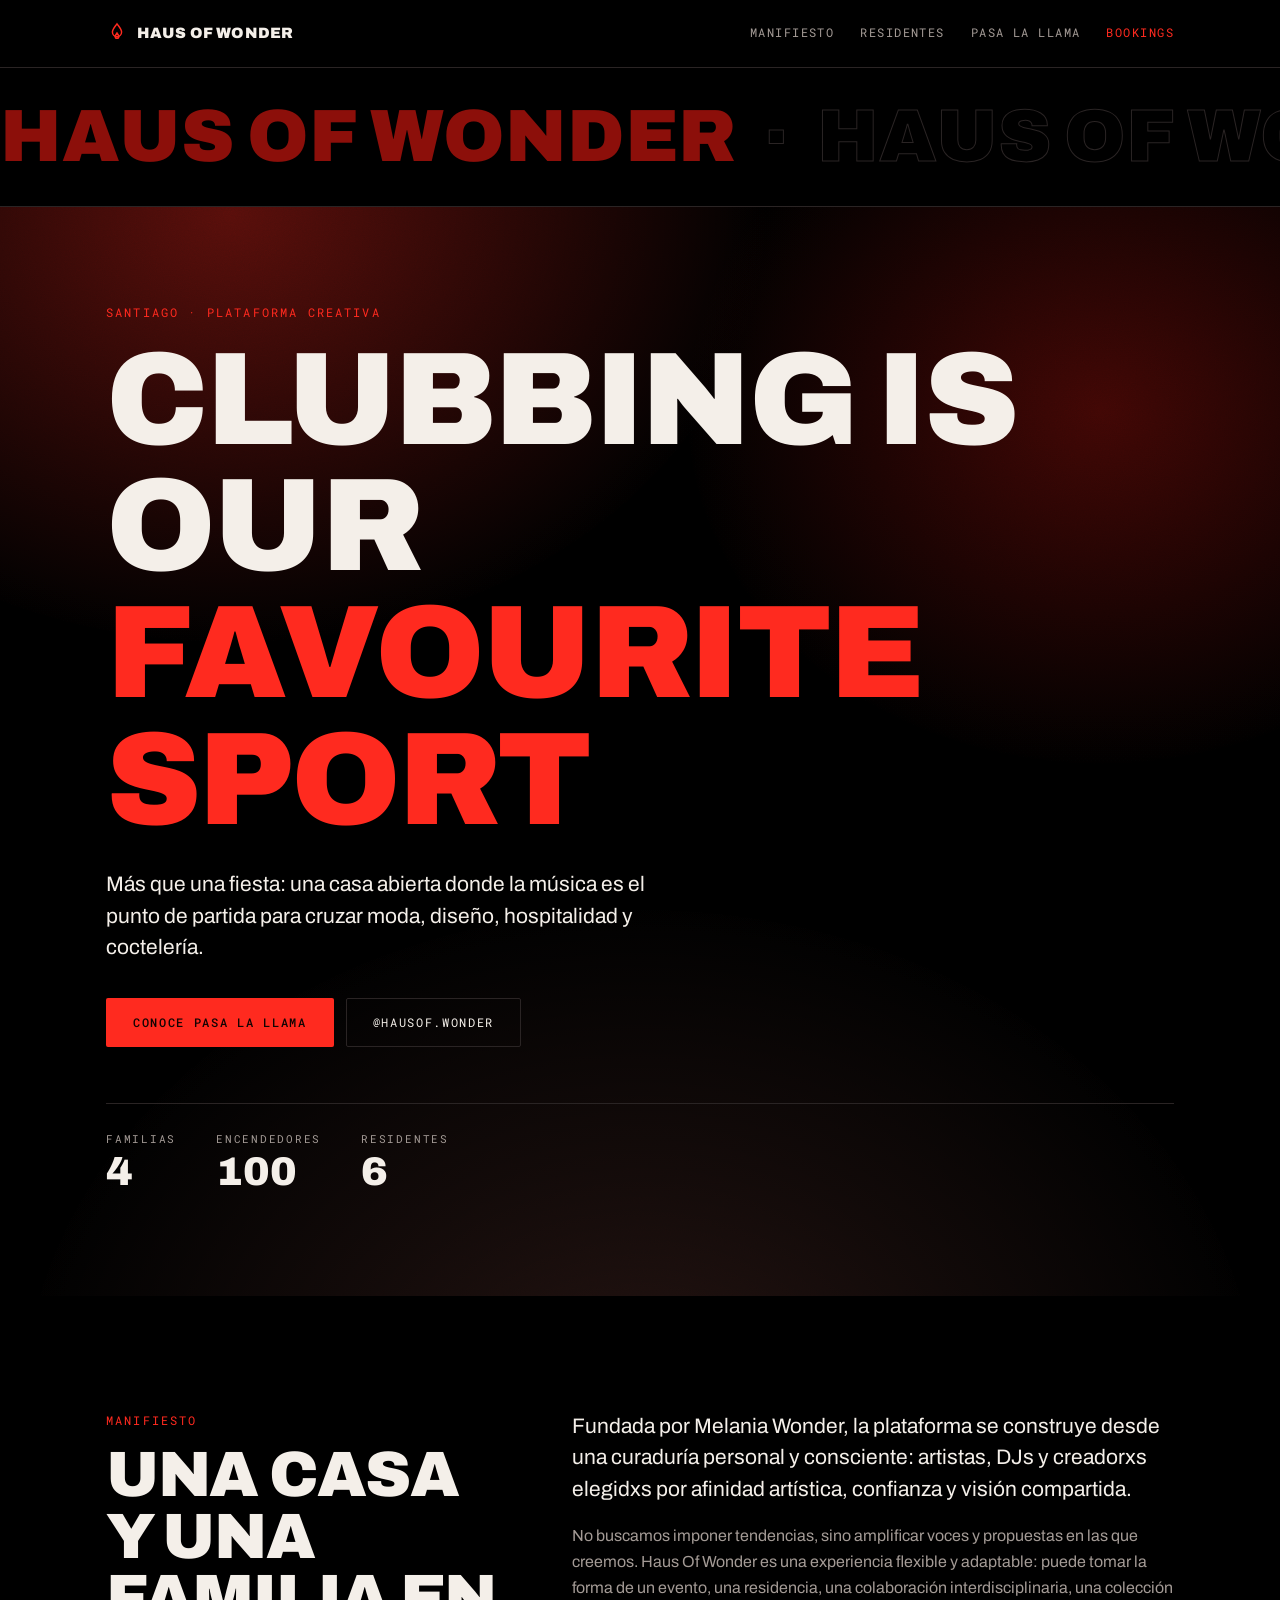
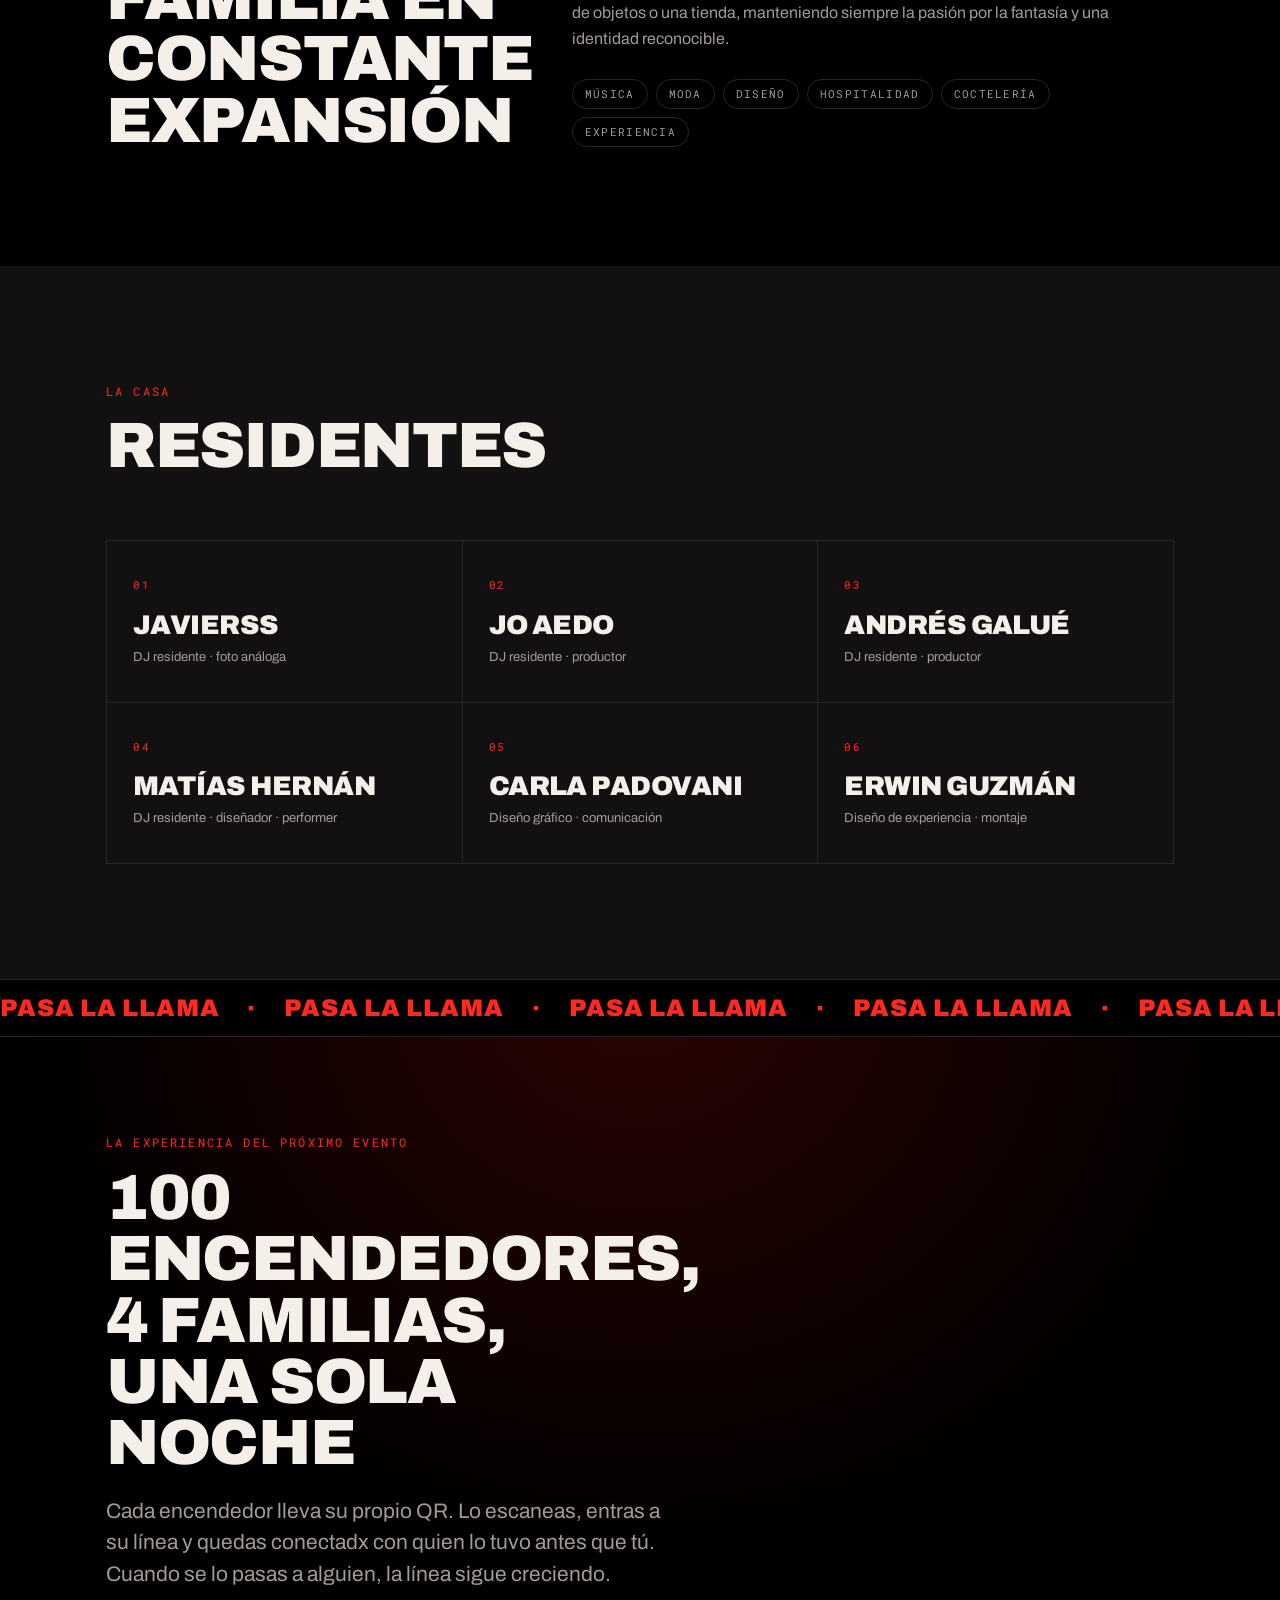
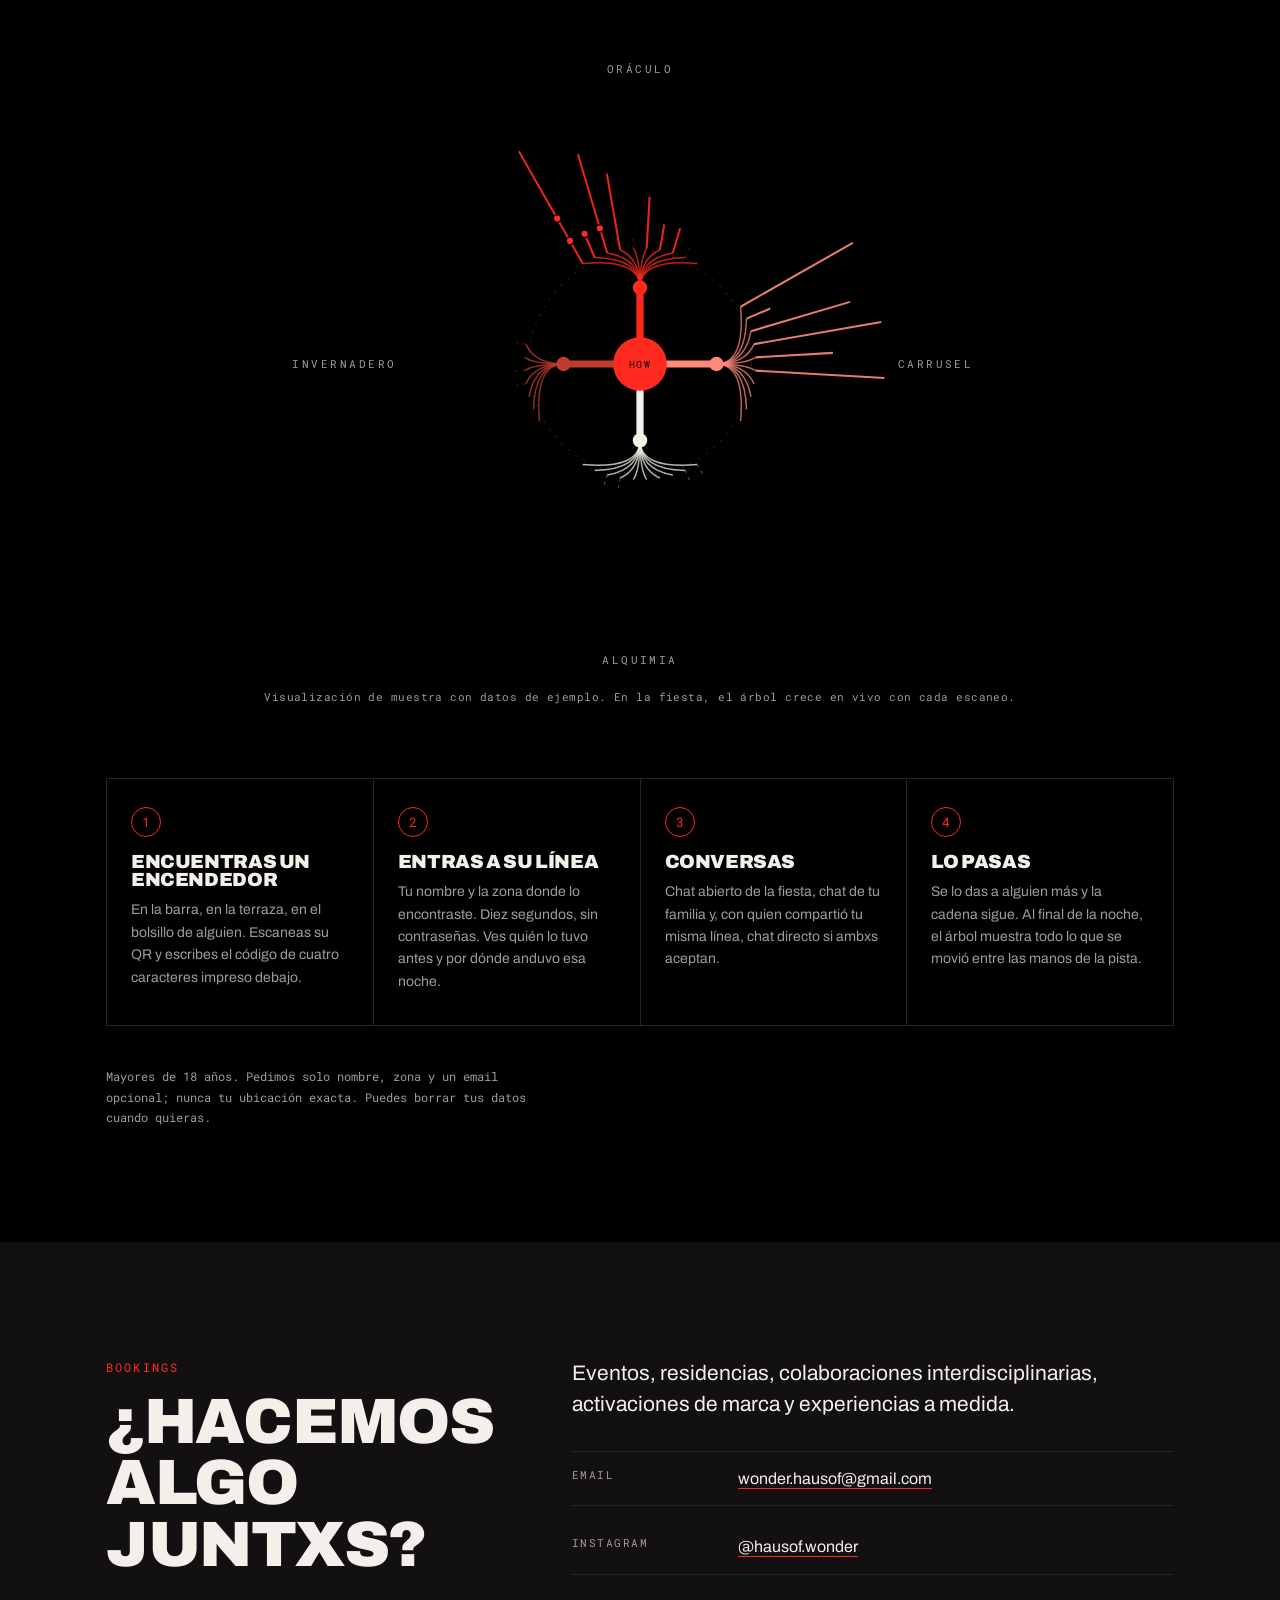
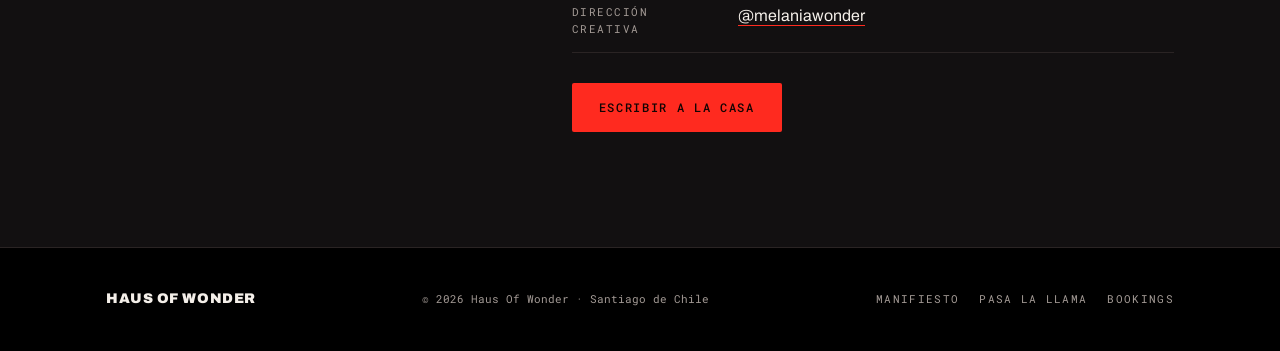
==== index.html @ d7313426 "Landing Haus Of Wonder + plan de arquitectura de Pasa la Llama Sitio estático sin dependencias: hero" ====
<!DOCTYPE html>
<html lang="es">
<head>
<meta charset="utf-8">
<meta name="viewport" content="width=device-width, initial-scale=1, viewport-fit=cover">
<title>Haus Of Wonder — Clubbing is our favourite sport</title>
<meta name="description" content="Haus Of Wonder es una casa y una familia en expansión: música, moda, diseño, hospitalidad y coctelería. Y Pasa la Llama, la experiencia que conecta a quienes se cruzan en la pista.">
<meta name="theme-color" content="#000000">
<meta property="og:type" content="website">
<meta property="og:site_name" content="Haus Of Wonder">
<meta property="og:title" content="Haus Of Wonder — Clubbing is our favourite sport">
<meta property="og:description" content="Una casa y una familia en expansión. Y Pasa la Llama: 100 encendedores, 4 familias y la gente que queda conectada cuando se los pasan.">
<meta property="og:image" content="/og.png">
<meta property="og:locale" content="es_CL">
<meta name="twitter:card" content="summary_large_image">
<link rel="preconnect" href="https://fonts.googleapis.com">
<link rel="preconnect" href="https://fonts.gstatic.com" crossorigin>
<link rel="stylesheet" href="https://fonts.googleapis.com/css2?family=Archivo:wght@400;500;700;900&family=Roboto+Mono:wght@400;500&display=swap">
<link rel="stylesheet" href="styles.css">
</head>
<body>
<a class="skip" href="#inicio">Saltar al contenido</a>

<header class="header" id="header">
  <div class="container header__inner">
    <a class="logo" href="#inicio" aria-label="Haus Of Wonder, inicio">
      <span class="logo__mark" aria-hidden="true">
        <svg viewBox="0 0 24 24" width="22" height="22" fill="none" stroke="currentColor" stroke-width="1.6">
          <path d="M12 2c3 4 5 6 5 9a5 5 0 0 1-10 0c0-3 2-5 5-9Z"></path>
          <path d="M12 12c1.2 1.6 2 2.6 2 3.8a2 2 0 0 1-4 0c0-1.2.8-2.2 2-3.8Z"></path>
        </svg>
      </span>
      <span class="logo__text">Haus Of Wonder</span>
    </a>
    <button class="nav-toggle" id="navToggle" aria-expanded="false" aria-controls="nav" aria-label="Abrir menú">
      <span></span><span></span><span></span>
    </button>
    <nav class="nav" id="nav">
      <a href="#manifiesto">Manifiesto</a>
      <a href="#residentes">Residentes</a>
      <a href="#llama">Pasa la Llama</a>
      <a href="#bookings" class="nav__cta">Bookings</a>
    </nav>
  </div>
</header>

<main id="inicio">

  <section class="hero">
    <div class="hero__bg" aria-hidden="true"></div>
    <div class="marquee marquee--hero" aria-hidden="true">
      <div class="marquee__track">
        <span>HAUS OF WONDER</span><span>·</span><span>HAUS OF WONDER</span><span>·</span>
        <span>HAUS OF WONDER</span><span>·</span><span>HAUS OF WONDER</span><span>·</span>
        <span>HAUS OF WONDER</span><span>·</span><span>HAUS OF WONDER</span><span>·</span>
      </div>
    </div>
    <div class="container hero__inner">
      <p class="eyebrow">Santiago · plataforma creativa</p>
      <h1 class="hero__title">Clubbing is our<br><em>favourite sport</em></h1>
      <p class="lead">Más que una fiesta: una casa abierta donde la música es el punto de partida para cruzar moda, diseño, hospitalidad y coctelería.</p>
      <div class="hero__actions">
        <a class="btn btn--primary" href="#llama">Conoce Pasa la Llama</a>
        <a class="btn btn--ghost" href="https://www.instagram.com/hausof.wonder/" target="_blank" rel="noopener">@hausof.wonder</a>
      </div>
      <dl class="hero__facts">
        <div><dt>Familias</dt><dd>4</dd></div>
        <div><dt>Encendedores</dt><dd>100</dd></div>
        <div><dt>Residentes</dt><dd>6</dd></div>
      </dl>
    </div>
  </section>

  <section class="section" id="manifiesto">
    <div class="container split">
      <div class="split__aside">
        <p class="eyebrow">Manifiesto</p>
        <h2 class="section__title">Una casa y una familia en constante expansión</h2>
      </div>
      <div class="split__body">
        <p class="lead">Fundada por Melania Wonder, la plataforma se construye desde una curaduría personal y consciente: artistas, DJs y creadorxs elegidxs por afinidad artística, confianza y visión compartida.</p>
        <p>No buscamos imponer tendencias, sino amplificar voces y propuestas en las que creemos. Haus Of Wonder es una experiencia flexible y adaptable: puede tomar la forma de un evento, una residencia, una colaboración interdisciplinaria, una colección de objetos o una tienda, manteniendo siempre la pasión por la fantasía y una identidad reconocible.</p>
        <ul class="tags">
          <li>Música</li><li>Moda</li><li>Diseño</li><li>Hospitalidad</li><li>Coctelería</li><li>Experiencia</li>
        </ul>
      </div>
    </div>
  </section>

  <section class="section section--alt" id="residentes">
    <div class="container">
      <div class="section__head">
        <p class="eyebrow">La casa</p>
        <h2 class="section__title">Residentes</h2>
      </div>
      <ul class="grid grid--3 residents">
        <li class="resident reveal"><span class="resident__n">01</span><h3>JAVIERSS</h3><p>DJ residente · foto análoga</p></li>
        <li class="resident reveal"><span class="resident__n">02</span><h3>JO AEDO</h3><p>DJ residente · productor</p></li>
        <li class="resident reveal"><span class="resident__n">03</span><h3>ANDRÉS GALUÉ</h3><p>DJ residente · productor</p></li>
        <li class="resident reveal"><span class="resident__n">04</span><h3>MATÍAS HERNÁN</h3><p>DJ residente · diseñador · performer</p></li>
        <li class="resident reveal"><span class="resident__n">05</span><h3>CARLA PADOVANI</h3><p>Diseño gráfico · comunicación</p></li>
        <li class="resident reveal"><span class="resident__n">06</span><h3>ERWIN GUZMÁN</h3><p>Diseño de experiencia · montaje</p></li>
      </ul>
    </div>
  </section>

  <section class="section flame" id="llama">
    <div class="marquee marquee--thin" aria-hidden="true">
      <div class="marquee__track marquee__track--reverse">
        <span>PASA LA LLAMA</span><span>·</span><span>PASA LA LLAMA</span><span>·</span>
        <span>PASA LA LLAMA</span><span>·</span><span>PASA LA LLAMA</span><span>·</span>
        <span>PASA LA LLAMA</span><span>·</span><span>PASA LA LLAMA</span><span>·</span>
      </div>
    </div>
    <div class="container">
      <div class="section__head">
        <p class="eyebrow">La experiencia del próximo evento</p>
        <h2 class="section__title">100 encendedores, 4 familias,<br>una sola noche</h2>
        <p class="lead">Cada encendedor lleva su propio QR. Lo escaneas, entras a su línea y quedas conectadx con quien lo tuvo antes que tú. Cuando se lo pasas a alguien, la línea sigue creciendo.</p>
      </div>

      <div class="flame__viz">
        <div class="tree" id="tree" role="img" aria-label="Árbol de la fiesta: cuatro familias de encendedores y las personas que se los fueron pasando"></div>
        <p class="caption">Visualización de muestra con datos de ejemplo. En la fiesta, el árbol crece en vivo con cada escaneo.</p>
      </div>

      <ol class="steps">
        <li class="step reveal">
          <span class="step__n">1</span>
          <h3>Encuentras un encendedor</h3>
          <p>En la barra, en la terraza, en el bolsillo de alguien. Escaneas su QR y escribes el código de cuatro caracteres impreso debajo.</p>
        </li>
        <li class="step reveal">
          <span class="step__n">2</span>
          <h3>Entras a su línea</h3>
          <p>Tu nombre y la zona donde lo encontraste. Diez segundos, sin contraseñas. Ves quién lo tuvo antes y por dónde anduvo esa noche.</p>
        </li>
        <li class="step reveal">
          <span class="step__n">3</span>
          <h3>Conversas</h3>
          <p>Chat abierto de la fiesta, chat de tu familia y, con quien compartió tu misma línea, chat directo si ambxs aceptan.</p>
        </li>
        <li class="step reveal">
          <span class="step__n">4</span>
          <h3>Lo pasas</h3>
          <p>Se lo das a alguien más y la cadena sigue. Al final de la noche, el árbol muestra todo lo que se movió entre las manos de la pista.</p>
        </li>
      </ol>

      <p class="note">Mayores de 18 años. Pedimos solo nombre, zona y un email opcional; nunca tu ubicación exacta. Puedes borrar tus datos cuando quieras.</p>
    </div>
  </section>

  <section class="section section--alt" id="bookings">
    <div class="container split">
      <div class="split__aside">
        <p class="eyebrow">Bookings</p>
        <h2 class="section__title">¿Hacemos algo juntxs?</h2>
      </div>
      <div class="split__body contact">
        <p class="lead">Eventos, residencias, colaboraciones interdisciplinarias, activaciones de marca y experiencias a medida.</p>
        <dl class="contact__list">
          <div><dt>Email</dt><dd><a href="mailto:wonder.hausof@gmail.com">wonder.hausof@gmail.com</a></dd></div>
          <div><dt>Instagram</dt><dd><a href="https://www.instagram.com/hausof.wonder/" target="_blank" rel="noopener">@hausof.wonder</a></dd></div>
          <div><dt>Dirección creativa</dt><dd><a href="https://www.instagram.com/melaniawonder/" target="_blank" rel="noopener">@melaniawonder</a></dd></div>
        </dl>
        <a class="btn btn--primary" href="mailto:wonder.hausof@gmail.com">Escribir a la casa</a>
      </div>
    </div>
  </section>
</main>

<footer class="footer">
  <div class="container footer__inner">
    <p class="footer__brand">HAUS OF WONDER</p>
    <p class="footer__legal">© <span id="year">2026</span> Haus Of Wonder · Santiago de Chile</p>
    <nav class="footer__nav">
      <a href="#manifiesto">Manifiesto</a>
      <a href="#llama">Pasa la Llama</a>
      <a href="#bookings">Bookings</a>
    </nav>
  </div>
</footer>

<script src="script.js"></script>
</body>
</html>
---- styles.css ----
/* ==========================================================================
   Haus Of Wonder — landing
   Pieza de una sola atmósfera: negro de club, rojo de flash, grotesca en caja
   alta. No hay modo claro a propósito; todos los colores van explícitos.
   ========================================================================== */

:root{
  color-scheme: dark;

  --black:#000000;
  --ink:#0a0a0a;
  --smoke:#121011;        /* negro con sesgo cálido, no gris neutro */
  --paper:#f4efe9;        /* blanco hueso, nunca #fff puro */
  --paper-soft:#a39a95;
  --line:#2a2424;
  --red:#ff2a1f;          /* el rojo del flash */
  --red-deep:#8c0f0a;
  --rose:#ff8a7a;

  --radius:2px;
  --maxw:1180px;
  --gutter:clamp(16px, 5vw, 56px);

  --font-display:"Archivo", "Helvetica Neue", Arial, sans-serif;
  --font-body:"Archivo", "Helvetica Neue", Arial, sans-serif;
  --font-mono:"Roboto Mono", ui-monospace, Menlo, monospace;
}

*{box-sizing:border-box}
html{scroll-behavior:smooth}
body{
  margin:0;
  background:var(--black);
  color:var(--paper);
  font-family:var(--font-body);
  font-size:16px;
  line-height:1.6;
  -webkit-font-smoothing:antialiased;
  overflow-x:hidden;
}
img{max-width:100%;display:block}
a{color:inherit}
h1,h2,h3{font-family:var(--font-display);font-weight:900;letter-spacing:-.02em;line-height:.96;margin:0;text-wrap:balance}
p{margin:0}
:focus-visible{outline:2px solid var(--red);outline-offset:3px}

.container{width:100%;max-width:var(--maxw);margin:0 auto;padding-inline:var(--gutter)}
.skip{position:absolute;left:-9999px}
.skip:focus{left:16px;top:16px;z-index:50;background:var(--red);color:var(--paper);padding:10px 14px}

.eyebrow{
  font-family:var(--font-mono);font-size:12px;letter-spacing:.18em;text-transform:uppercase;
  color:var(--red);margin:0 0 14px;
}
.lead{font-size:clamp(17px,2vw,21px);line-height:1.5;color:var(--paper)}
.note{font-family:var(--font-mono);font-size:12px;line-height:1.7;color:var(--paper-soft);max-width:60ch;margin-top:40px}
.caption{font-family:var(--font-mono);font-size:11px;letter-spacing:.04em;color:var(--paper-soft);text-align:center;margin-top:14px}

/* ---------- Header ---------- */
.header{position:sticky;top:0;z-index:30;background:rgba(0,0,0,.82);backdrop-filter:blur(8px);border-bottom:1px solid transparent;transition:border-color .3s}
.header.is-scrolled{border-bottom-color:var(--line)}
.header__inner{display:flex;align-items:center;justify-content:space-between;gap:16px;height:66px}
.logo{display:flex;align-items:center;gap:9px;text-decoration:none}
.logo__mark{color:var(--red);display:flex}
.logo__text{font-family:var(--font-display);font-weight:900;text-transform:uppercase;letter-spacing:.01em;font-size:15px}
.nav{display:flex;align-items:center;gap:26px}
.nav a{
  font-family:var(--font-mono);font-size:12px;letter-spacing:.12em;text-transform:uppercase;
  text-decoration:none;color:var(--paper-soft);transition:color .2s;
}
.nav a:hover{color:var(--paper)}
.nav__cta{color:var(--red) !important}
.nav-toggle{display:none;background:none;border:0;padding:8px;cursor:pointer}
.nav-toggle span{display:block;width:22px;height:2px;background:var(--paper);margin:4px 0;transition:transform .25s, opacity .25s}
.nav-toggle[aria-expanded="true"] span:nth-child(1){transform:translateY(6px) rotate(45deg)}
.nav-toggle[aria-expanded="true"] span:nth-child(2){opacity:0}
.nav-toggle[aria-expanded="true"] span:nth-child(3){transform:translateY(-6px) rotate(-45deg)}

/* ---------- Marquesina ---------- */
.marquee{overflow:hidden;border-block:1px solid var(--line);background:var(--black)}
.marquee__track{
  display:flex;gap:28px;align-items:center;width:max-content;
  font-family:var(--font-display);font-weight:900;text-transform:uppercase;white-space:nowrap;
  animation:slide 34s linear infinite;
}
.marquee__track--reverse{animation-direction:reverse}
.marquee--hero .marquee__track{font-size:clamp(34px,7vw,74px);padding-block:10px;color:transparent;-webkit-text-stroke:1px var(--line)}
.marquee--hero .marquee__track span:nth-child(4n+1){color:var(--red-deep);-webkit-text-stroke:0}
.marquee--thin .marquee__track{font-size:clamp(16px,2.4vw,24px);padding-block:9px;letter-spacing:.04em;color:var(--red)}
@keyframes slide{from{transform:translateX(0)}to{transform:translateX(-50%)}}
@media (prefers-reduced-motion: reduce){.marquee__track{animation:none}}

/* ---------- Hero ---------- */
.hero{position:relative;isolation:isolate;padding-bottom:clamp(56px,9vw,104px)}
/* Fondo generativo provisional: reemplazar por la fotografía real de la casa. */
.hero__bg{
  position:absolute;inset:0;z-index:-1;
  background:
    radial-gradient(60% 50% at 18% 12%, rgba(255,42,31,.34), transparent 70%),
    radial-gradient(45% 40% at 86% 28%, rgba(140,15,10,.46), transparent 72%),
    radial-gradient(70% 60% at 50% 110%, rgba(255,138,122,.14), transparent 70%),
    var(--black);
}
.hero__bg::after{
  content:"";position:absolute;inset:0;opacity:.3;mix-blend-mode:overlay;
  background-image:url("data:image/svg+xml;utf8,<svg xmlns='http://www.w3.org/2000/svg' width='160' height='160'><filter id='n'><feTurbulence type='fractalNoise' baseFrequency='.85' numOctaves='3'/></filter><rect width='160' height='160' filter='url(%23n)' opacity='.5'/></svg>");
}
.hero__inner{padding-block:clamp(48px,8vw,96px) 0}
.hero__title{font-size:clamp(46px,11vw,132px);text-transform:uppercase}
.hero__title em{font-style:normal;color:var(--red)}
.hero .lead{max-width:46ch;margin-top:26px}
.hero__actions{display:flex;flex-wrap:wrap;gap:12px;margin-top:34px}
.hero__facts{display:flex;flex-wrap:wrap;gap:40px;margin:56px 0 0;padding-top:26px;border-top:1px solid var(--line)}
.hero__facts dt{font-family:var(--font-mono);font-size:11px;letter-spacing:.16em;text-transform:uppercase;color:var(--paper-soft)}
.hero__facts dd{font-family:var(--font-display);font-weight:900;font-size:40px;margin:4px 0 0;line-height:1;font-variant-numeric:tabular-nums}

/* ---------- Botones ---------- */
.btn{
  display:inline-block;padding:14px 26px;border-radius:var(--radius);text-decoration:none;
  font-family:var(--font-mono);font-size:12px;letter-spacing:.14em;text-transform:uppercase;
  border:1px solid transparent;transition:background-color .2s, color .2s, border-color .2s;
}
.btn--primary{background:var(--red);color:#120403;font-weight:500}
.btn--primary:hover{background:var(--rose)}
.btn--ghost{border-color:var(--line);color:var(--paper)}
.btn--ghost:hover{border-color:var(--red);color:var(--red)}

/* ---------- Secciones ---------- */
.section{padding-block:clamp(64px,9vw,120px)}
.section--alt{background:var(--smoke)}
.section__head{max-width:64ch;margin-bottom:clamp(36px,5vw,64px)}
.section__title{font-size:clamp(30px,5.2vw,64px);text-transform:uppercase}
.section__head .lead{margin-top:22px;color:var(--paper-soft)}

.split{display:grid;grid-template-columns:minmax(0,.8fr) minmax(0,1.2fr);gap:clamp(28px,5vw,72px);align-items:start}
.split__body p + p{margin-top:18px}
.split__body p:not(.lead){color:var(--paper-soft)}

.tags{list-style:none;display:flex;flex-wrap:wrap;gap:8px;margin:28px 0 0;padding:0}
.tags li{
  font-family:var(--font-mono);font-size:11px;letter-spacing:.12em;text-transform:uppercase;
  border:1px solid var(--line);border-radius:99px;padding:5px 12px;color:var(--paper-soft);
}

.grid{list-style:none;margin:0;padding:0;display:grid;gap:1px;background:var(--line)}
.grid--3{grid-template-columns:repeat(3,minmax(0,1fr))}
.residents{border:1px solid var(--line)}
.resident{background:var(--smoke);padding:30px 26px 34px;position:relative;transition:background-color .25s}
.resident:hover{background:#171314}
.resident__n{font-family:var(--font-mono);font-size:11px;letter-spacing:.14em;color:var(--red)}
.resident h3{font-size:clamp(20px,2.4vw,27px);text-transform:uppercase;margin:16px 0 8px}
.resident p{font-size:13px;color:var(--paper-soft)}

/* ---------- Pasa la Llama ---------- */
.flame{padding-top:0;background:
  radial-gradient(70% 45% at 50% 0%, rgba(140,15,10,.3), transparent 70%), var(--black)}
.flame .container{padding-top:clamp(56px,8vw,96px)}
.flame__viz{margin-block:clamp(28px,5vw,56px)}
.tree{display:block;max-width:620px;margin:0 auto}
.tree svg{width:100%;height:auto;display:block;overflow:visible}

.steps{list-style:none;margin:clamp(36px,6vw,72px) 0 0;padding:0;display:grid;grid-template-columns:repeat(4,minmax(0,1fr));gap:1px;background:var(--line);border:1px solid var(--line)}
.step{background:var(--black);padding:28px 24px 32px}
.step__n{
  display:inline-flex;align-items:center;justify-content:center;width:30px;height:30px;
  border:1px solid var(--red);border-radius:50%;color:var(--red);
  font-family:var(--font-mono);font-size:13px;
}
.step h3{font-size:19px;text-transform:uppercase;margin:16px 0 10px}
.step p{font-size:14px;color:var(--paper-soft)}

/* ---------- Contacto ---------- */
.contact__list{margin:30px 0;display:flex;flex-direction:column;gap:14px;border-top:1px solid var(--line)}
.contact__list > div{display:grid;grid-template-columns:150px 1fr;gap:16px;padding-top:14px;border-bottom:1px solid var(--line);padding-bottom:14px}
.contact__list dt{font-family:var(--font-mono);font-size:11px;letter-spacing:.14em;text-transform:uppercase;color:var(--paper-soft)}
.contact__list dd{margin:0}
.contact__list a{text-decoration:none;border-bottom:1px solid var(--red);padding-bottom:1px}
.contact__list a:hover{color:var(--red)}

/* ---------- Footer ---------- */
.footer{border-top:1px solid var(--line);padding-block:40px;background:var(--black)}
.footer__inner{display:flex;flex-wrap:wrap;gap:18px 32px;align-items:baseline;justify-content:space-between}
.footer__brand{font-family:var(--font-display);font-weight:900;letter-spacing:.04em;font-size:14px}
.footer__legal{font-family:var(--font-mono);font-size:11px;color:var(--paper-soft)}
.footer__nav{display:flex;gap:20px}
.footer__nav a{font-family:var(--font-mono);font-size:11px;letter-spacing:.12em;text-transform:uppercase;text-decoration:none;color:var(--paper-soft)}
.footer__nav a:hover{color:var(--red)}

/* ---------- Revelado ---------- */
.reveal{opacity:0;transform:translateY(14px);transition:opacity .6s ease, transform .6s ease}
.reveal.is-visible{opacity:1;transform:none}
@media (prefers-reduced-motion: reduce){
  html{scroll-behavior:auto}
  .reveal{opacity:1;transform:none;transition:none}
}

/* ---------- Responsive ---------- */
@media (max-width:900px){
  .grid--3{grid-template-columns:repeat(2,minmax(0,1fr))}
  .steps{grid-template-columns:repeat(2,minmax(0,1fr))}
  .split{grid-template-columns:1fr}
}
@media (max-width:760px){
  .nav-toggle{display:block}
  .nav{
    position:absolute;top:66px;left:0;right:0;flex-direction:column;align-items:flex-start;gap:0;
    background:var(--smoke);border-bottom:1px solid var(--line);
    max-height:0;overflow:hidden;transition:max-height .3s ease;
  }
  .nav.is-open{max-height:320px}
  .nav a{width:100%;padding:16px var(--gutter);border-bottom:1px solid var(--line);font-size:13px}
}
@media (max-width:620px){
  .grid--3,.steps{grid-template-columns:1fr}
  .hero__facts{gap:28px}
  .hero__facts dd{font-size:32px}
  .contact__list > div{grid-template-columns:1fr;gap:4px}
  .btn{display:block;text-align:center}
  .hero__actions{display:grid}
}
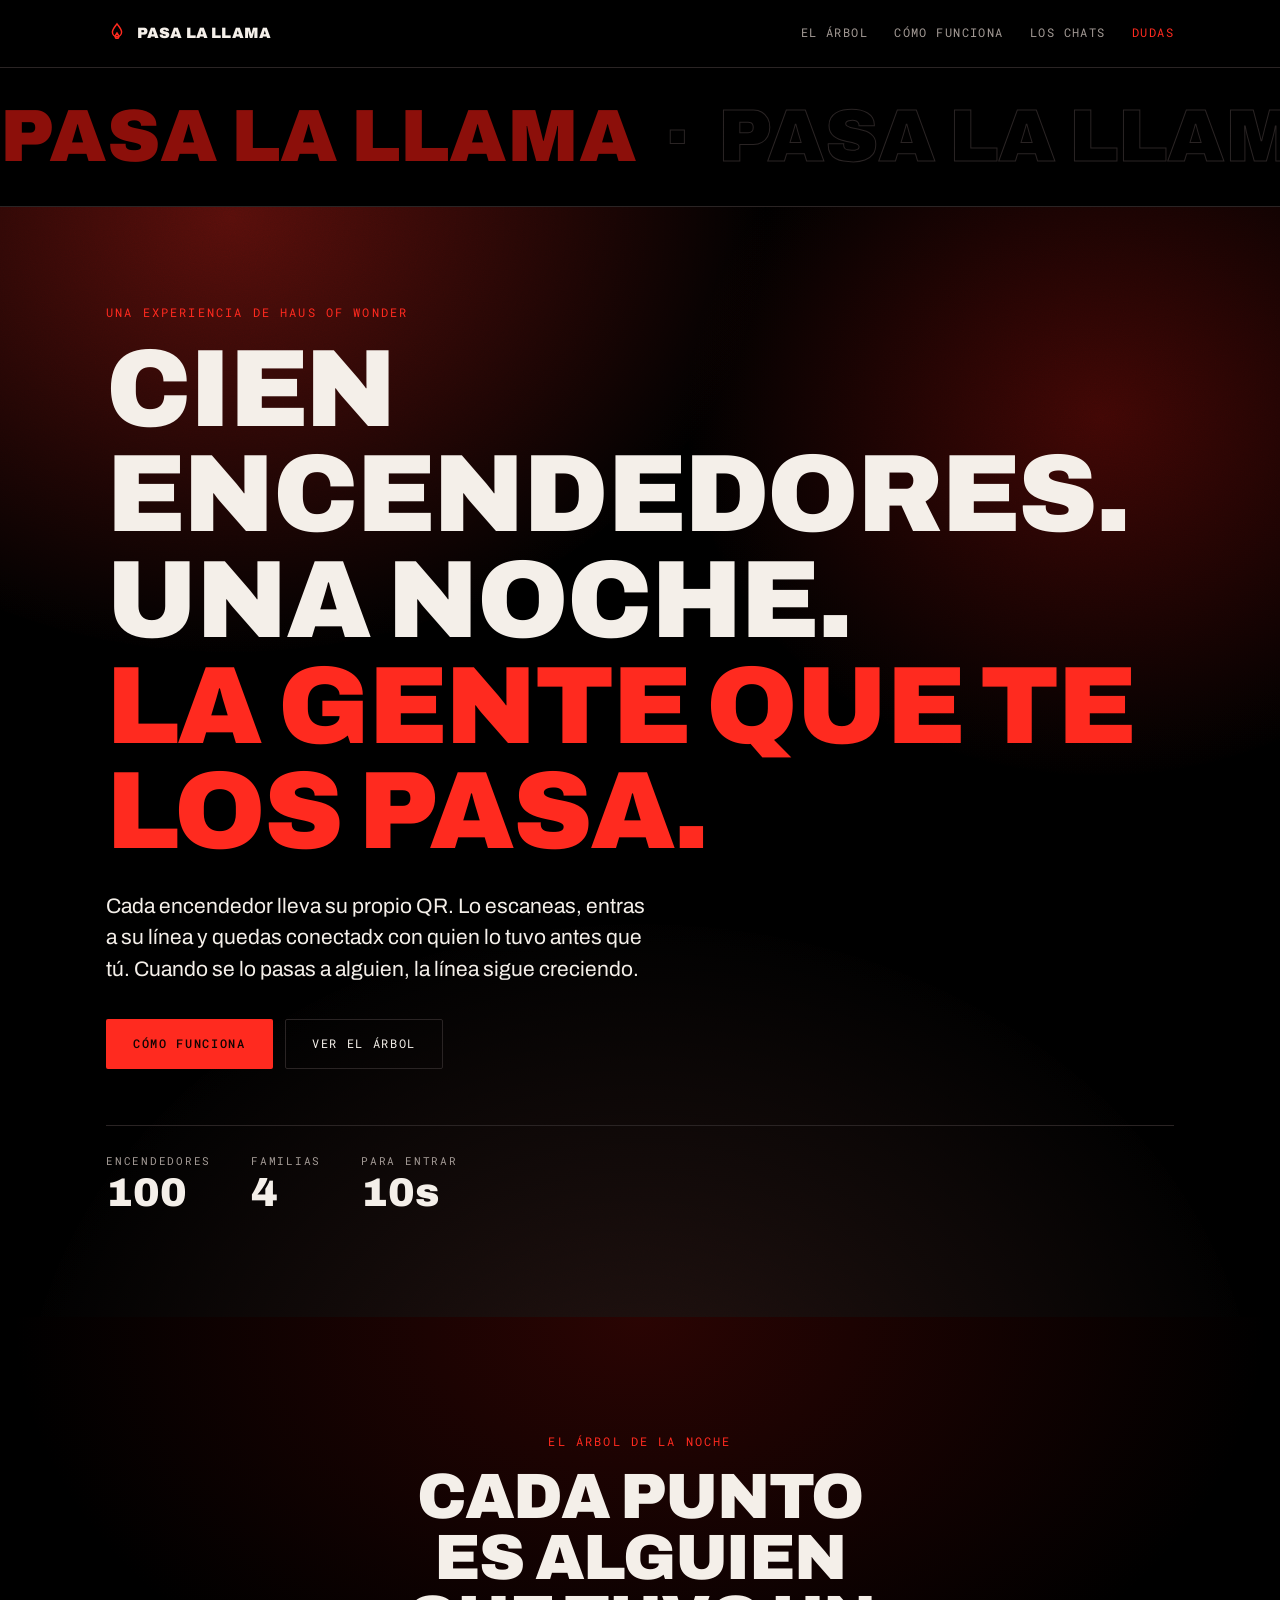
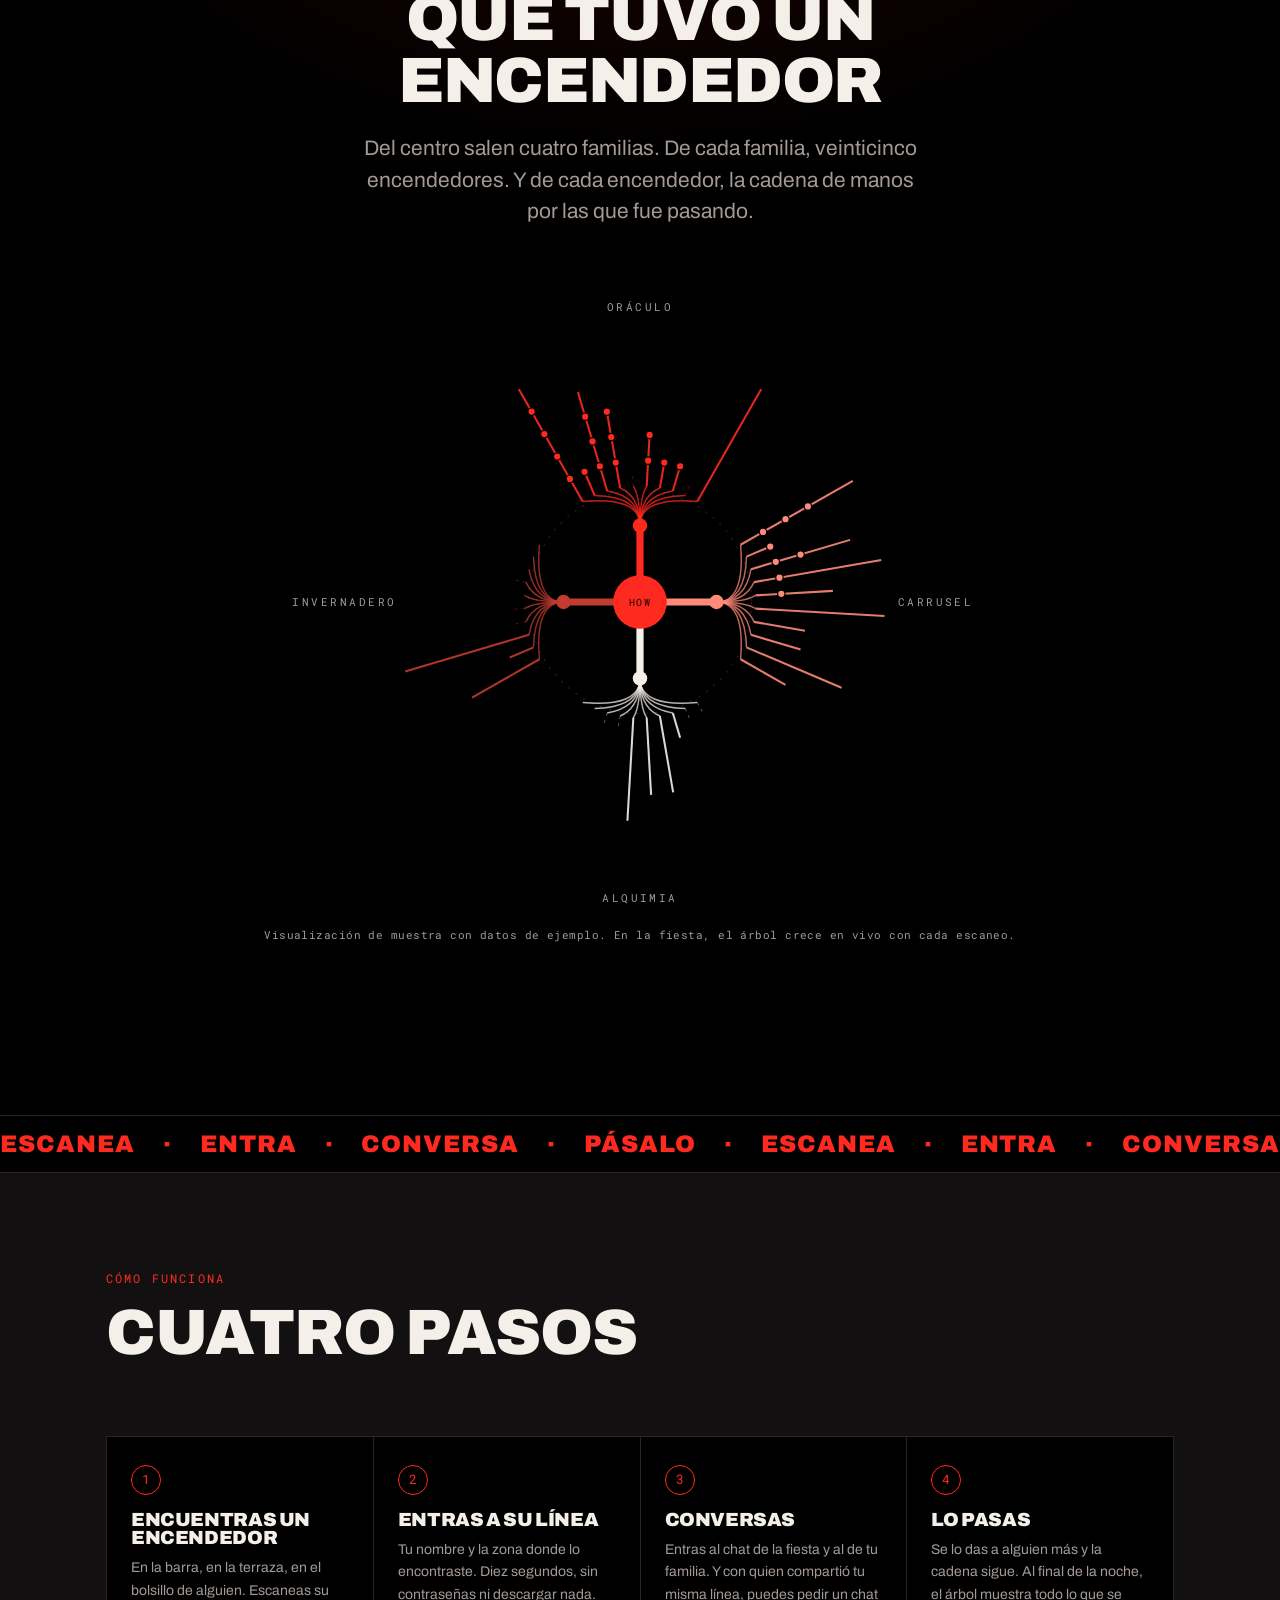
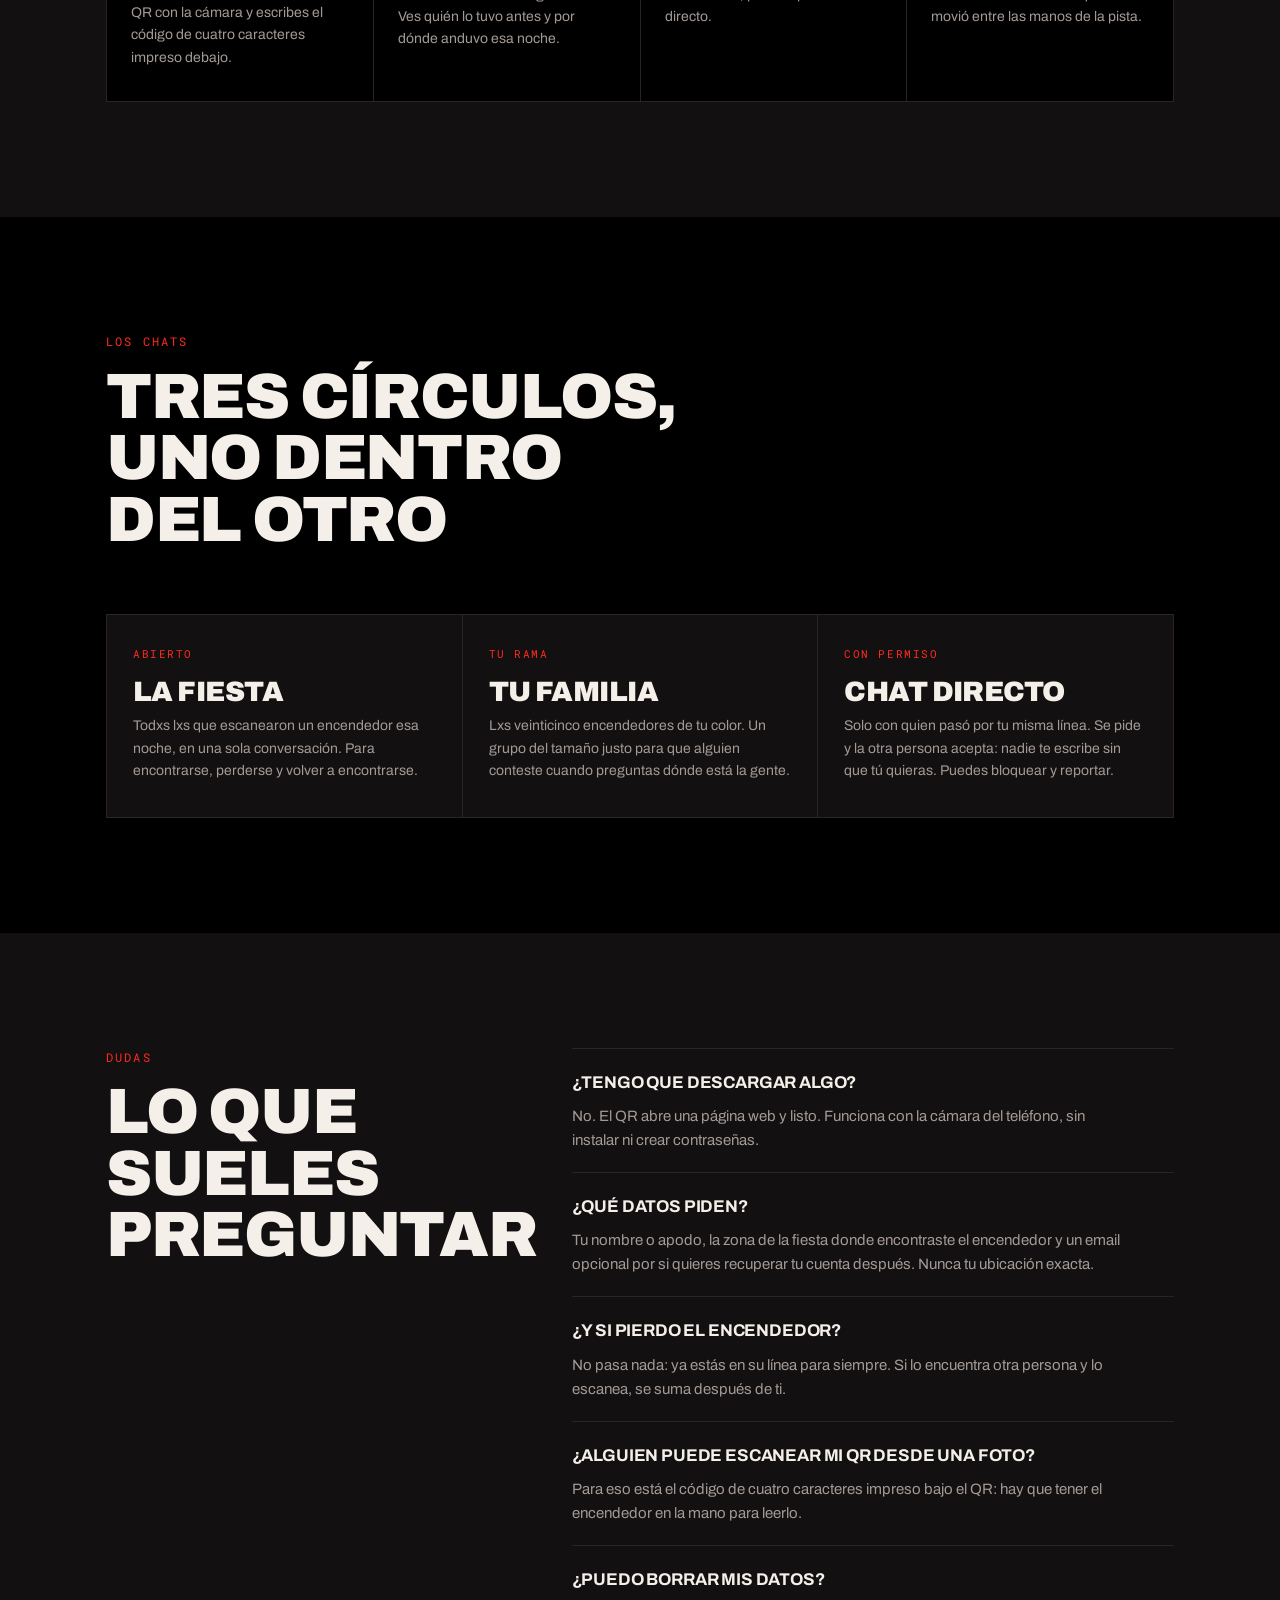
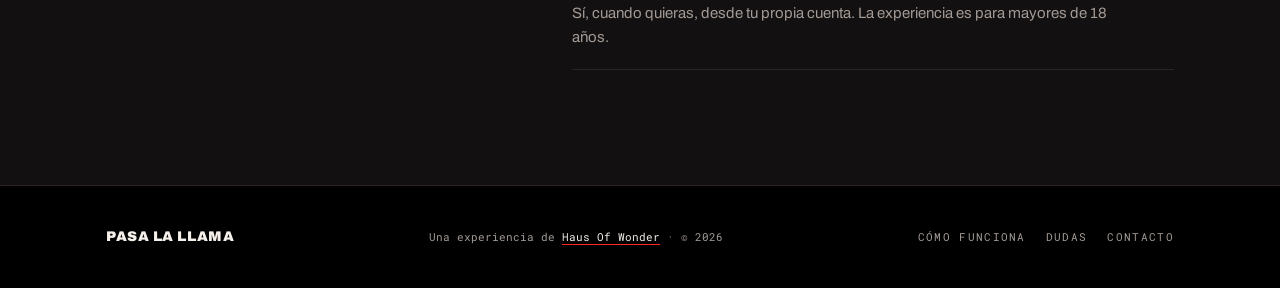
==== commit 02025803: "La landing pasa a ser el portal de Pasa la Llama Fuera el manifiesto y los residentes de Haus Of Won" ====
--- a/index.html
+++ b/index.html
@@ -3,13 +3,13 @@
 <head>
 <meta charset="utf-8">
 <meta name="viewport" content="width=device-width, initial-scale=1, viewport-fit=cover">
-<title>Haus Of Wonder — Clubbing is our favourite sport</title>
-<meta name="description" content="Haus Of Wonder es una casa y una familia en expansión: música, moda, diseño, hospitalidad y coctelería. Y Pasa la Llama, la experiencia que conecta a quienes se cruzan en la pista.">
+<title>Pasa la Llama — 100 encendedores, una noche</title>
+<meta name="description" content="Cada encendedor lleva su propio QR. Lo escaneas, entras a su línea y quedas conectadx con quien lo tuvo antes que tú. Una experiencia de Haus Of Wonder.">
 <meta name="theme-color" content="#000000">
 <meta property="og:type" content="website">
-<meta property="og:site_name" content="Haus Of Wonder">
-<meta property="og:title" content="Haus Of Wonder — Clubbing is our favourite sport">
-<meta property="og:description" content="Una casa y una familia en expansión. Y Pasa la Llama: 100 encendedores, 4 familias y la gente que queda conectada cuando se los pasan.">
+<meta property="og:site_name" content="Pasa la Llama">
+<meta property="og:title" content="Pasa la Llama — 100 encendedores, una noche">
+<meta property="og:description" content="Escanea el QR de tu encendedor, entra a su línea y habla con quien lo tuvo antes que tú.">
 <meta property="og:image" content="/og.png">
 <meta property="og:locale" content="es_CL">
 <meta name="twitter:card" content="summary_large_image">
@@ -23,23 +23,23 @@
 
 <header class="header" id="header">
   <div class="container header__inner">
-    <a class="logo" href="#inicio" aria-label="Haus Of Wonder, inicio">
+    <a class="logo" href="#inicio" aria-label="Pasa la Llama, inicio">
       <span class="logo__mark" aria-hidden="true">
         <svg viewBox="0 0 24 24" width="22" height="22" fill="none" stroke="currentColor" stroke-width="1.6">
           <path d="M12 2c3 4 5 6 5 9a5 5 0 0 1-10 0c0-3 2-5 5-9Z"></path>
           <path d="M12 12c1.2 1.6 2 2.6 2 3.8a2 2 0 0 1-4 0c0-1.2.8-2.2 2-3.8Z"></path>
         </svg>
       </span>
-      <span class="logo__text">Haus Of Wonder</span>
+      <span class="logo__text">Pasa la Llama</span>
     </a>
     <button class="nav-toggle" id="navToggle" aria-expanded="false" aria-controls="nav" aria-label="Abrir menú">
       <span></span><span></span><span></span>
     </button>
     <nav class="nav" id="nav">
-      <a href="#manifiesto">Manifiesto</a>
-      <a href="#residentes">Residentes</a>
-      <a href="#llama">Pasa la Llama</a>
-      <a href="#bookings" class="nav__cta">Bookings</a>
+      <a href="#arbol">El árbol</a>
+      <a href="#como">Cómo funciona</a>
+      <a href="#chats">Los chats</a>
+      <a href="#dudas" class="nav__cta">Dudas</a>
     </nav>
   </div>
 </header>
@@ -50,95 +50,70 @@
     <div class="hero__bg" aria-hidden="true"></div>
     <div class="marquee marquee--hero" aria-hidden="true">
       <div class="marquee__track">
-        <span>HAUS OF WONDER</span><span>·</span><span>HAUS OF WONDER</span><span>·</span>
-        <span>HAUS OF WONDER</span><span>·</span><span>HAUS OF WONDER</span><span>·</span>
-        <span>HAUS OF WONDER</span><span>·</span><span>HAUS OF WONDER</span><span>·</span>
-      </div>
-    </div>
-    <div class="container hero__inner">
-      <p class="eyebrow">Santiago · plataforma creativa</p>
-      <h1 class="hero__title">Clubbing is our<br><em>favourite sport</em></h1>
-      <p class="lead">Más que una fiesta: una casa abierta donde la música es el punto de partida para cruzar moda, diseño, hospitalidad y coctelería.</p>
-      <div class="hero__actions">
-        <a class="btn btn--primary" href="#llama">Conoce Pasa la Llama</a>
-        <a class="btn btn--ghost" href="https://www.instagram.com/hausof.wonder/" target="_blank" rel="noopener">@hausof.wonder</a>
-      </div>
-      <dl class="hero__facts">
-        <div><dt>Familias</dt><dd>4</dd></div>
-        <div><dt>Encendedores</dt><dd>100</dd></div>
-        <div><dt>Residentes</dt><dd>6</dd></div>
-      </dl>
-    </div>
-  </section>
-
-  <section class="section" id="manifiesto">
-    <div class="container split">
-      <div class="split__aside">
-        <p class="eyebrow">Manifiesto</p>
-        <h2 class="section__title">Una casa y una familia en constante expansión</h2>
-      </div>
-      <div class="split__body">
-        <p class="lead">Fundada por Melania Wonder, la plataforma se construye desde una curaduría personal y consciente: artistas, DJs y creadorxs elegidxs por afinidad artística, confianza y visión compartida.</p>
-        <p>No buscamos imponer tendencias, sino amplificar voces y propuestas en las que creemos. Haus Of Wonder es una experiencia flexible y adaptable: puede tomar la forma de un evento, una residencia, una colaboración interdisciplinaria, una colección de objetos o una tienda, manteniendo siempre la pasión por la fantasía y una identidad reconocible.</p>
-        <ul class="tags">
-          <li>Música</li><li>Moda</li><li>Diseño</li><li>Hospitalidad</li><li>Coctelería</li><li>Experiencia</li>
-        </ul>
-      </div>
-    </div>
-  </section>
-
-  <section class="section section--alt" id="residentes">
-    <div class="container">
-      <div class="section__head">
-        <p class="eyebrow">La casa</p>
-        <h2 class="section__title">Residentes</h2>
-      </div>
-      <ul class="grid grid--3 residents">
-        <li class="resident reveal"><span class="resident__n">01</span><h3>JAVIERSS</h3><p>DJ residente · foto análoga</p></li>
-        <li class="resident reveal"><span class="resident__n">02</span><h3>JO AEDO</h3><p>DJ residente · productor</p></li>
-        <li class="resident reveal"><span class="resident__n">03</span><h3>ANDRÉS GALUÉ</h3><p>DJ residente · productor</p></li>
-        <li class="resident reveal"><span class="resident__n">04</span><h3>MATÍAS HERNÁN</h3><p>DJ residente · diseñador · performer</p></li>
-        <li class="resident reveal"><span class="resident__n">05</span><h3>CARLA PADOVANI</h3><p>Diseño gráfico · comunicación</p></li>
-        <li class="resident reveal"><span class="resident__n">06</span><h3>ERWIN GUZMÁN</h3><p>Diseño de experiencia · montaje</p></li>
-      </ul>
-    </div>
-  </section>
-
-  <section class="section flame" id="llama">
-    <div class="marquee marquee--thin" aria-hidden="true">
-      <div class="marquee__track marquee__track--reverse">
         <span>PASA LA LLAMA</span><span>·</span><span>PASA LA LLAMA</span><span>·</span>
         <span>PASA LA LLAMA</span><span>·</span><span>PASA LA LLAMA</span><span>·</span>
         <span>PASA LA LLAMA</span><span>·</span><span>PASA LA LLAMA</span><span>·</span>
       </div>
     </div>
+    <div class="container hero__inner">
+      <p class="eyebrow">Una experiencia de Haus Of Wonder</p>
+      <h1 class="hero__title">Cien encendedores.<br>Una noche.<br><em>La gente que te los pasa.</em></h1>
+      <p class="lead">Cada encendedor lleva su propio QR. Lo escaneas, entras a su línea y quedas conectadx con quien lo tuvo antes que tú. Cuando se lo pasas a alguien, la línea sigue creciendo.</p>
+      <div class="hero__actions">
+        <a class="btn btn--primary" href="#como">Cómo funciona</a>
+        <a class="btn btn--ghost" href="#arbol">Ver el árbol</a>
+      </div>
+      <dl class="hero__facts">
+        <div><dt>Encendedores</dt><dd>100</dd></div>
+        <div><dt>Familias</dt><dd>4</dd></div>
+        <div><dt>Para entrar</dt><dd>10s</dd></div>
+      </dl>
+    </div>
+  </section>
+
+  <section class="section flame" id="arbol">
     <div class="container">
-      <div class="section__head">
-        <p class="eyebrow">La experiencia del próximo evento</p>
-        <h2 class="section__title">100 encendedores, 4 familias,<br>una sola noche</h2>
-        <p class="lead">Cada encendedor lleva su propio QR. Lo escaneas, entras a su línea y quedas conectadx con quien lo tuvo antes que tú. Cuando se lo pasas a alguien, la línea sigue creciendo.</p>
+      <div class="section__head section__head--center">
+        <p class="eyebrow">El árbol de la noche</p>
+        <h2 class="section__title">Cada punto es alguien<br>que tuvo un encendedor</h2>
+        <p class="lead">Del centro salen cuatro familias. De cada familia, veinticinco encendedores. Y de cada encendedor, la cadena de manos por las que fue pasando.</p>
       </div>
 
       <div class="flame__viz">
         <div class="tree" id="tree" role="img" aria-label="Árbol de la fiesta: cuatro familias de encendedores y las personas que se los fueron pasando"></div>
         <p class="caption">Visualización de muestra con datos de ejemplo. En la fiesta, el árbol crece en vivo con cada escaneo.</p>
       </div>
-
+    </div>
+  </section>
+
+  <section class="section section--alt section--marquee" id="como">
+    <div class="marquee marquee--thin" aria-hidden="true">
+      <div class="marquee__track marquee__track--reverse">
+        <span>ESCANEA</span><span>·</span><span>ENTRA</span><span>·</span><span>CONVERSA</span><span>·</span>
+        <span>PÁSALO</span><span>·</span><span>ESCANEA</span><span>·</span><span>ENTRA</span><span>·</span>
+        <span>CONVERSA</span><span>·</span><span>PÁSALO</span><span>·</span>
+      </div>
+    </div>
+    <div class="container">
+      <div class="section__head">
+        <p class="eyebrow">Cómo funciona</p>
+        <h2 class="section__title">Cuatro pasos</h2>
+      </div>
       <ol class="steps">
         <li class="step reveal">
           <span class="step__n">1</span>
           <h3>Encuentras un encendedor</h3>
-          <p>En la barra, en la terraza, en el bolsillo de alguien. Escaneas su QR y escribes el código de cuatro caracteres impreso debajo.</p>
+          <p>En la barra, en la terraza, en el bolsillo de alguien. Escaneas su QR con la cámara y escribes el código de cuatro caracteres impreso debajo.</p>
         </li>
         <li class="step reveal">
           <span class="step__n">2</span>
           <h3>Entras a su línea</h3>
-          <p>Tu nombre y la zona donde lo encontraste. Diez segundos, sin contraseñas. Ves quién lo tuvo antes y por dónde anduvo esa noche.</p>
+          <p>Tu nombre y la zona donde lo encontraste. Diez segundos, sin contraseñas ni descargar nada. Ves quién lo tuvo antes y por dónde anduvo esa noche.</p>
         </li>
         <li class="step reveal">
           <span class="step__n">3</span>
           <h3>Conversas</h3>
-          <p>Chat abierto de la fiesta, chat de tu familia y, con quien compartió tu misma línea, chat directo si ambxs aceptan.</p>
+          <p>Entras al chat de la fiesta y al de tu familia. Y con quien compartió tu misma línea, puedes pedir un chat directo.</p>
         </li>
         <li class="step reveal">
           <span class="step__n">4</span>
@@ -146,25 +121,64 @@
           <p>Se lo das a alguien más y la cadena sigue. Al final de la noche, el árbol muestra todo lo que se movió entre las manos de la pista.</p>
         </li>
       </ol>
-
-      <p class="note">Mayores de 18 años. Pedimos solo nombre, zona y un email opcional; nunca tu ubicación exacta. Puedes borrar tus datos cuando quieras.</p>
-    </div>
-  </section>
-
-  <section class="section section--alt" id="bookings">
+    </div>
+  </section>
+
+  <section class="section" id="chats">
+    <div class="container">
+      <div class="section__head">
+        <p class="eyebrow">Los chats</p>
+        <h2 class="section__title">Tres círculos,<br>uno dentro del otro</h2>
+      </div>
+      <ul class="cards">
+        <li class="card reveal">
+          <p class="card__tag">Abierto</p>
+          <h3>La fiesta</h3>
+          <p>Todxs lxs que escanearon un encendedor esa noche, en una sola conversación. Para encontrarse, perderse y volver a encontrarse.</p>
+        </li>
+        <li class="card reveal">
+          <p class="card__tag">Tu rama</p>
+          <h3>Tu familia</h3>
+          <p>Lxs veinticinco encendedores de tu color. Un grupo del tamaño justo para que alguien conteste cuando preguntas dónde está la gente.</p>
+        </li>
+        <li class="card reveal">
+          <p class="card__tag">Con permiso</p>
+          <h3>Chat directo</h3>
+          <p>Solo con quien pasó por tu misma línea. Se pide y la otra persona acepta: nadie te escribe sin que tú quieras. Puedes bloquear y reportar.</p>
+        </li>
+      </ul>
+    </div>
+  </section>
+
+  <section class="section section--alt" id="dudas">
     <div class="container split">
       <div class="split__aside">
-        <p class="eyebrow">Bookings</p>
-        <h2 class="section__title">¿Hacemos algo juntxs?</h2>
-      </div>
-      <div class="split__body contact">
-        <p class="lead">Eventos, residencias, colaboraciones interdisciplinarias, activaciones de marca y experiencias a medida.</p>
-        <dl class="contact__list">
-          <div><dt>Email</dt><dd><a href="mailto:wonder.hausof@gmail.com">wonder.hausof@gmail.com</a></dd></div>
-          <div><dt>Instagram</dt><dd><a href="https://www.instagram.com/hausof.wonder/" target="_blank" rel="noopener">@hausof.wonder</a></dd></div>
-          <div><dt>Dirección creativa</dt><dd><a href="https://www.instagram.com/melaniawonder/" target="_blank" rel="noopener">@melaniawonder</a></dd></div>
+        <p class="eyebrow">Dudas</p>
+        <h2 class="section__title">Lo que sueles preguntar</h2>
+      </div>
+      <div class="split__body">
+        <dl class="faq">
+          <div>
+            <dt>¿Tengo que descargar algo?</dt>
+            <dd>No. El QR abre una página web y listo. Funciona con la cámara del teléfono, sin instalar ni crear contraseñas.</dd>
+          </div>
+          <div>
+            <dt>¿Qué datos piden?</dt>
+            <dd>Tu nombre o apodo, la zona de la fiesta donde encontraste el encendedor y un email opcional por si quieres recuperar tu cuenta después. Nunca tu ubicación exacta.</dd>
+          </div>
+          <div>
+            <dt>¿Y si pierdo el encendedor?</dt>
+            <dd>No pasa nada: ya estás en su línea para siempre. Si lo encuentra otra persona y lo escanea, se suma después de ti.</dd>
+          </div>
+          <div>
+            <dt>¿Alguien puede escanear mi QR desde una foto?</dt>
+            <dd>Para eso está el código de cuatro caracteres impreso bajo el QR: hay que tener el encendedor en la mano para leerlo.</dd>
+          </div>
+          <div>
+            <dt>¿Puedo borrar mis datos?</dt>
+            <dd>Sí, cuando quieras, desde tu propia cuenta. La experiencia es para mayores de 18 años.</dd>
+          </div>
         </dl>
-        <a class="btn btn--primary" href="mailto:wonder.hausof@gmail.com">Escribir a la casa</a>
       </div>
     </div>
   </section>
@@ -172,12 +186,12 @@
 
 <footer class="footer">
   <div class="container footer__inner">
-    <p class="footer__brand">HAUS OF WONDER</p>
-    <p class="footer__legal">© <span id="year">2026</span> Haus Of Wonder · Santiago de Chile</p>
+    <p class="footer__brand">PASA LA LLAMA</p>
+    <p class="footer__legal">Una experiencia de <a href="https://www.instagram.com/hausof.wonder/" target="_blank" rel="noopener">Haus Of Wonder</a> · © <span id="year">2026</span></p>
     <nav class="footer__nav">
-      <a href="#manifiesto">Manifiesto</a>
-      <a href="#llama">Pasa la Llama</a>
-      <a href="#bookings">Bookings</a>
+      <a href="#como">Cómo funciona</a>
+      <a href="#dudas">Dudas</a>
+      <a href="mailto:wonder.hausof@gmail.com">Contacto</a>
     </nav>
   </div>
 </footer>
--- a/styles.css
+++ b/styles.css
@@ -106,7 +106,9 @@
   background-image:url("data:image/svg+xml;utf8,<svg xmlns='http://www.w3.org/2000/svg' width='160' height='160'><filter id='n'><feTurbulence type='fractalNoise' baseFrequency='.85' numOctaves='3'/></filter><rect width='160' height='160' filter='url(%23n)' opacity='.5'/></svg>");
 }
 .hero__inner{padding-block:clamp(48px,8vw,96px) 0}
-.hero__title{font-size:clamp(46px,11vw,132px);text-transform:uppercase}
+/* El titular tiene palabras largas ("ENCENDEDORES"): el tamaño mínimo está
+   calculado para que quepan sin partirse en un teléfono de 360 px. */
+.hero__title{font-size:clamp(33px,8.6vw,132px);text-transform:uppercase;overflow-wrap:break-word}
 .hero__title em{font-style:normal;color:var(--red)}
 .hero .lead{max-width:46ch;margin-top:26px}
 .hero__actions{display:flex;flex-wrap:wrap;gap:12px;margin-top:34px}
@@ -128,7 +130,10 @@
 /* ---------- Secciones ---------- */
 .section{padding-block:clamp(64px,9vw,120px)}
 .section--alt{background:var(--smoke)}
+.section--marquee{padding-top:0}
+.section--marquee .container{padding-top:clamp(56px,8vw,96px)}
 .section__head{max-width:64ch;margin-bottom:clamp(36px,5vw,64px)}
+.section__head--center{margin-inline:auto;text-align:center}
 .section__title{font-size:clamp(30px,5.2vw,64px);text-transform:uppercase}
 .section__head .lead{margin-top:22px;color:var(--paper-soft)}
 
@@ -136,25 +141,23 @@
 .split__body p + p{margin-top:18px}
 .split__body p:not(.lead){color:var(--paper-soft)}
 
-.tags{list-style:none;display:flex;flex-wrap:wrap;gap:8px;margin:28px 0 0;padding:0}
-.tags li{
-  font-family:var(--font-mono);font-size:11px;letter-spacing:.12em;text-transform:uppercase;
-  border:1px solid var(--line);border-radius:99px;padding:5px 12px;color:var(--paper-soft);
-}
-
-.grid{list-style:none;margin:0;padding:0;display:grid;gap:1px;background:var(--line)}
-.grid--3{grid-template-columns:repeat(3,minmax(0,1fr))}
-.residents{border:1px solid var(--line)}
-.resident{background:var(--smoke);padding:30px 26px 34px;position:relative;transition:background-color .25s}
-.resident:hover{background:#171314}
-.resident__n{font-family:var(--font-mono);font-size:11px;letter-spacing:.14em;color:var(--red)}
-.resident h3{font-size:clamp(20px,2.4vw,27px);text-transform:uppercase;margin:16px 0 8px}
-.resident p{font-size:13px;color:var(--paper-soft)}
-
-/* ---------- Pasa la Llama ---------- */
-.flame{padding-top:0;background:
+/* ---------- Tarjetas de los tres chats ---------- */
+.cards{list-style:none;margin:0;padding:0;display:grid;grid-template-columns:repeat(3,minmax(0,1fr));gap:1px;background:var(--line);border:1px solid var(--line)}
+.card{background:var(--smoke);padding:30px 26px 34px;transition:background-color .25s}
+.card:hover{background:#171314}
+.card__tag{font-family:var(--font-mono);font-size:11px;letter-spacing:.14em;text-transform:uppercase;color:var(--red);margin:0}
+.card h3{font-size:clamp(21px,2.4vw,28px);text-transform:uppercase;margin:16px 0 10px}
+.card p:not(.card__tag){font-size:14px;color:var(--paper-soft)}
+
+/* ---------- Preguntas ---------- */
+.faq{margin:0;border-top:1px solid var(--line)}
+.faq > div{padding-block:20px;border-bottom:1px solid var(--line)}
+.faq dt{font-family:var(--font-display);font-weight:700;font-size:17px;text-transform:uppercase;letter-spacing:-.01em}
+.faq dd{margin:8px 0 0;color:var(--paper-soft);font-size:15px;max-width:62ch}
+
+/* ---------- El árbol ---------- */
+.flame{background:
   radial-gradient(70% 45% at 50% 0%, rgba(140,15,10,.3), transparent 70%), var(--black)}
-.flame .container{padding-top:clamp(56px,8vw,96px)}
 .flame__viz{margin-block:clamp(28px,5vw,56px)}
 .tree{display:block;max-width:620px;margin:0 auto}
 .tree svg{width:100%;height:auto;display:block;overflow:visible}
@@ -169,19 +172,13 @@
 .step h3{font-size:19px;text-transform:uppercase;margin:16px 0 10px}
 .step p{font-size:14px;color:var(--paper-soft)}
 
-/* ---------- Contacto ---------- */
-.contact__list{margin:30px 0;display:flex;flex-direction:column;gap:14px;border-top:1px solid var(--line)}
-.contact__list > div{display:grid;grid-template-columns:150px 1fr;gap:16px;padding-top:14px;border-bottom:1px solid var(--line);padding-bottom:14px}
-.contact__list dt{font-family:var(--font-mono);font-size:11px;letter-spacing:.14em;text-transform:uppercase;color:var(--paper-soft)}
-.contact__list dd{margin:0}
-.contact__list a{text-decoration:none;border-bottom:1px solid var(--red);padding-bottom:1px}
-.contact__list a:hover{color:var(--red)}
-
 /* ---------- Footer ---------- */
 .footer{border-top:1px solid var(--line);padding-block:40px;background:var(--black)}
 .footer__inner{display:flex;flex-wrap:wrap;gap:18px 32px;align-items:baseline;justify-content:space-between}
 .footer__brand{font-family:var(--font-display);font-weight:900;letter-spacing:.04em;font-size:14px}
 .footer__legal{font-family:var(--font-mono);font-size:11px;color:var(--paper-soft)}
+.footer__legal a{color:var(--paper);text-decoration:none;border-bottom:1px solid var(--red)}
+.footer__legal a:hover{color:var(--red)}
 .footer__nav{display:flex;gap:20px}
 .footer__nav a{font-family:var(--font-mono);font-size:11px;letter-spacing:.12em;text-transform:uppercase;text-decoration:none;color:var(--paper-soft)}
 .footer__nav a:hover{color:var(--red)}
@@ -196,7 +193,7 @@
 
 /* ---------- Responsive ---------- */
 @media (max-width:900px){
-  .grid--3{grid-template-columns:repeat(2,minmax(0,1fr))}
+  .cards{grid-template-columns:1fr}
   .steps{grid-template-columns:repeat(2,minmax(0,1fr))}
   .split{grid-template-columns:1fr}
 }
@@ -211,10 +208,9 @@
   .nav a{width:100%;padding:16px var(--gutter);border-bottom:1px solid var(--line);font-size:13px}
 }
 @media (max-width:620px){
-  .grid--3,.steps{grid-template-columns:1fr}
+  .steps{grid-template-columns:1fr}
   .hero__facts{gap:28px}
   .hero__facts dd{font-size:32px}
-  .contact__list > div{grid-template-columns:1fr;gap:4px}
   .btn{display:block;text-align:center}
   .hero__actions{display:grid}
 }
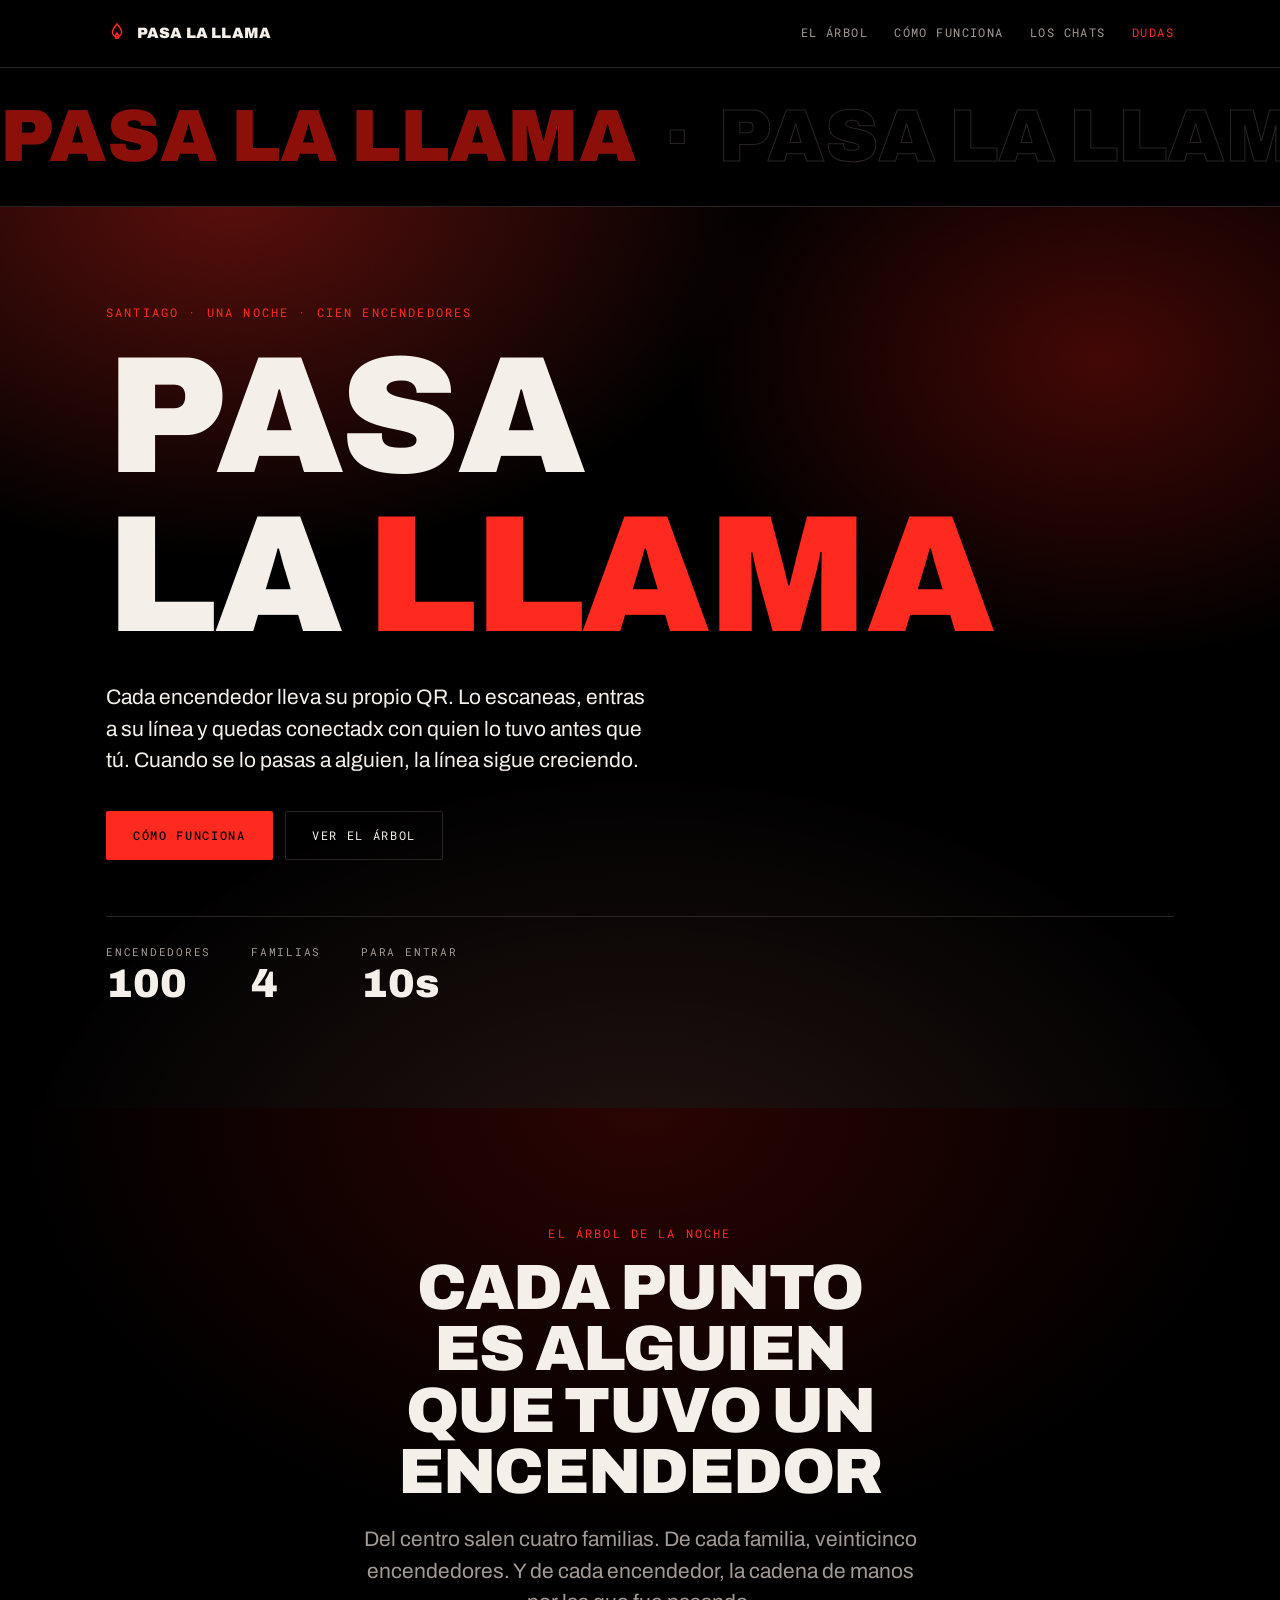
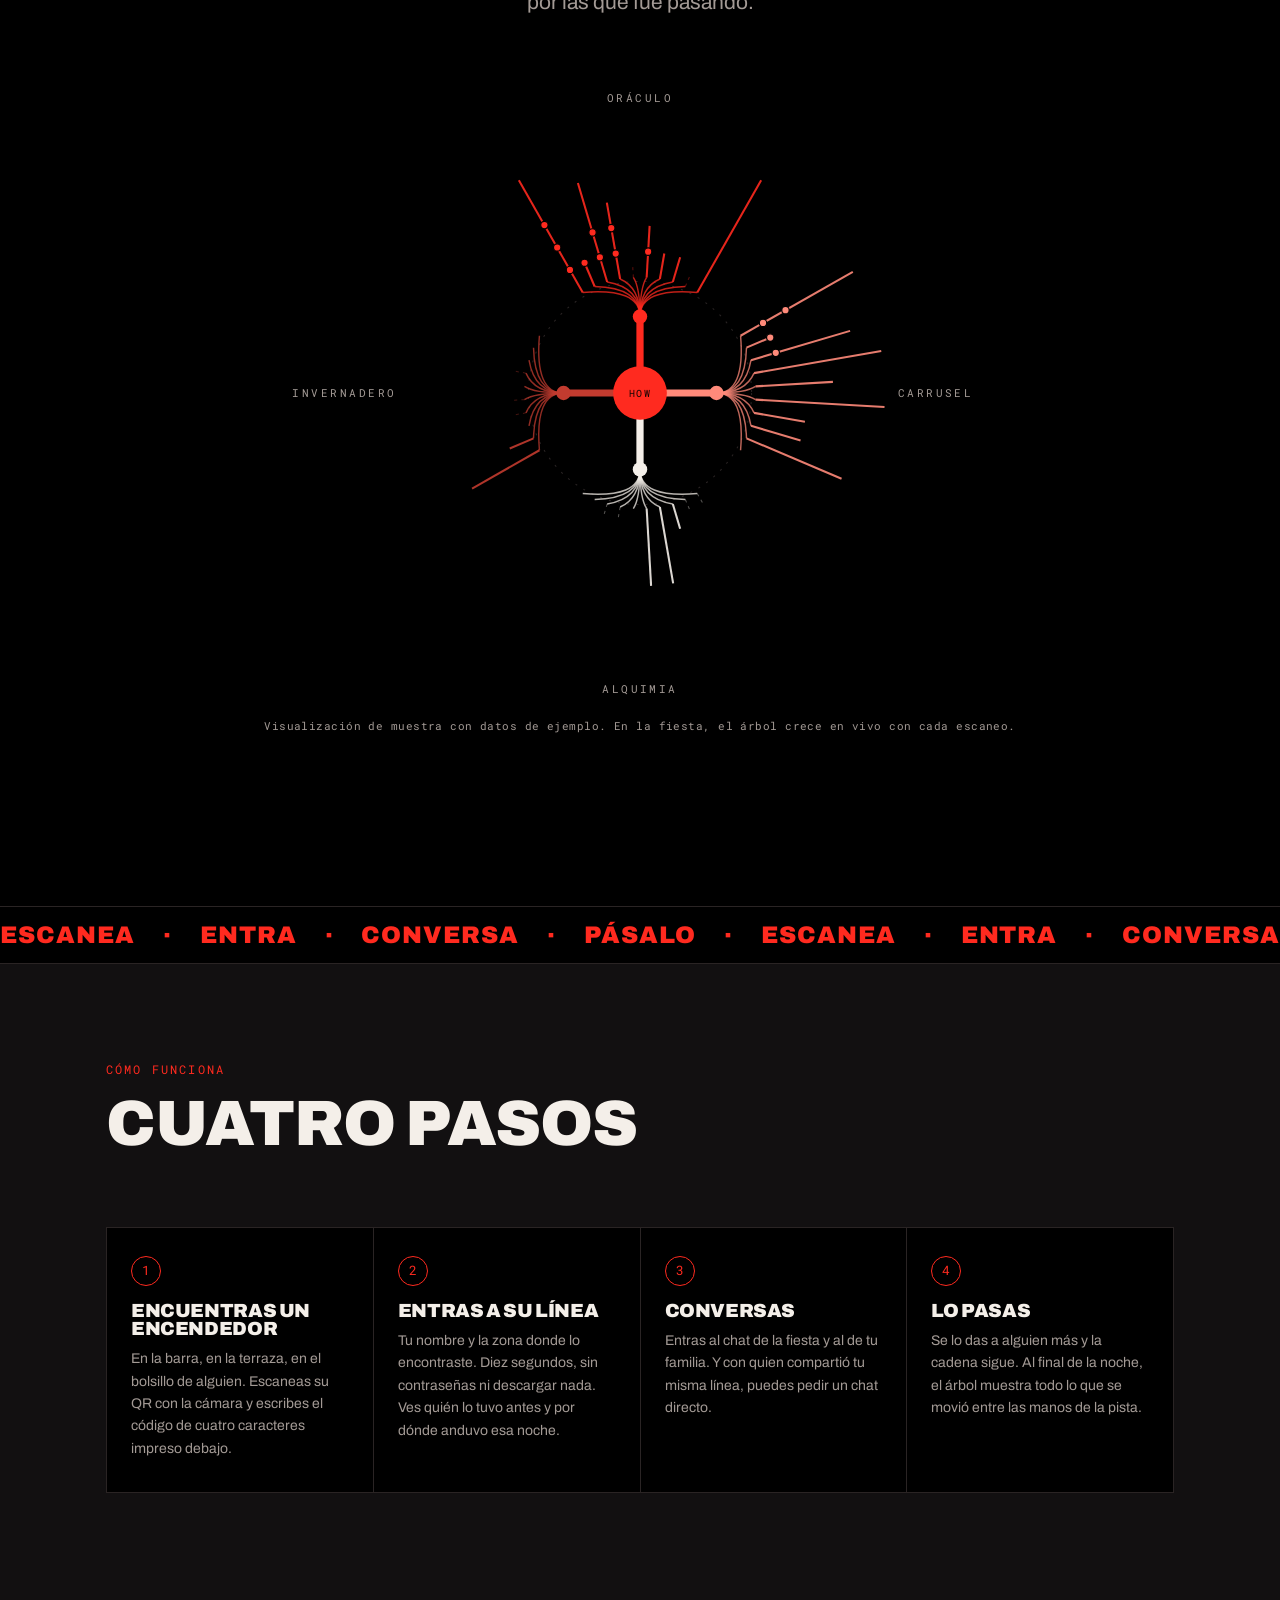
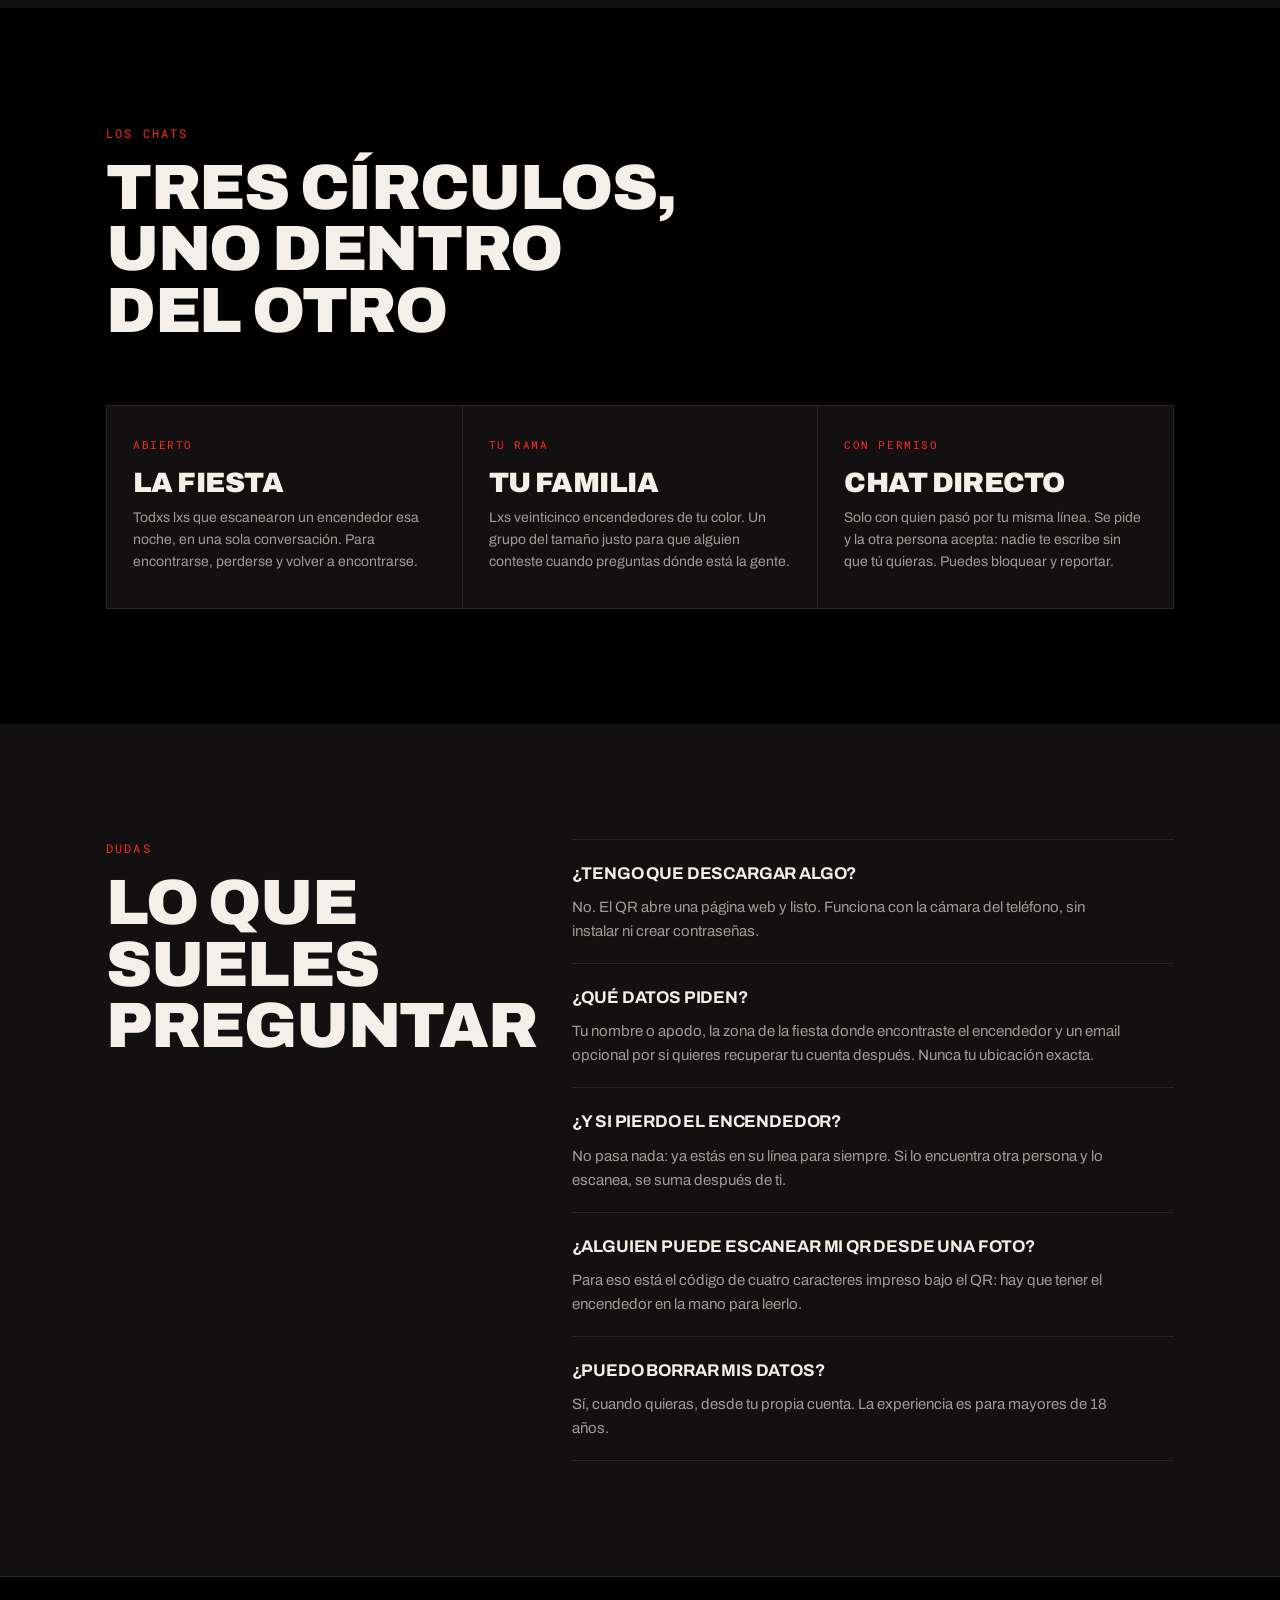
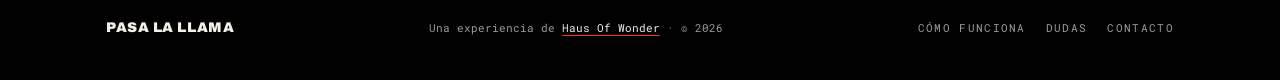
==== commit 2f5274a9: "Titular grande de vuelta: PASA LA LLAMA El hero recupera la escala tipográfica de la primera versión" ====
--- a/index.html
+++ b/index.html
@@ -56,8 +56,8 @@
       </div>
     </div>
     <div class="container hero__inner">
-      <p class="eyebrow">Una experiencia de Haus Of Wonder</p>
-      <h1 class="hero__title">Cien encendedores.<br>Una noche.<br><em>La gente que te los pasa.</em></h1>
+      <p class="eyebrow">Santiago · una noche · cien encendedores</p>
+      <h1 class="hero__title">Pasa<br>la <em>llama</em></h1>
       <p class="lead">Cada encendedor lleva su propio QR. Lo escaneas, entras a su línea y quedas conectadx con quien lo tuvo antes que tú. Cuando se lo pasas a alguien, la línea sigue creciendo.</p>
       <div class="hero__actions">
         <a class="btn btn--primary" href="#como">Cómo funciona</a>
--- a/styles.css
+++ b/styles.css
@@ -106,9 +106,7 @@
   background-image:url("data:image/svg+xml;utf8,<svg xmlns='http://www.w3.org/2000/svg' width='160' height='160'><filter id='n'><feTurbulence type='fractalNoise' baseFrequency='.85' numOctaves='3'/></filter><rect width='160' height='160' filter='url(%23n)' opacity='.5'/></svg>");
 }
 .hero__inner{padding-block:clamp(48px,8vw,96px) 0}
-/* El titular tiene palabras largas ("ENCENDEDORES"): el tamaño mínimo está
-   calculado para que quepan sin partirse en un teléfono de 360 px. */
-.hero__title{font-size:clamp(33px,8.6vw,132px);text-transform:uppercase;overflow-wrap:break-word}
+.hero__title{font-size:clamp(56px,13vw,172px);text-transform:uppercase}
 .hero__title em{font-style:normal;color:var(--red)}
 .hero .lead{max-width:46ch;margin-top:26px}
 .hero__actions{display:flex;flex-wrap:wrap;gap:12px;margin-top:34px}
